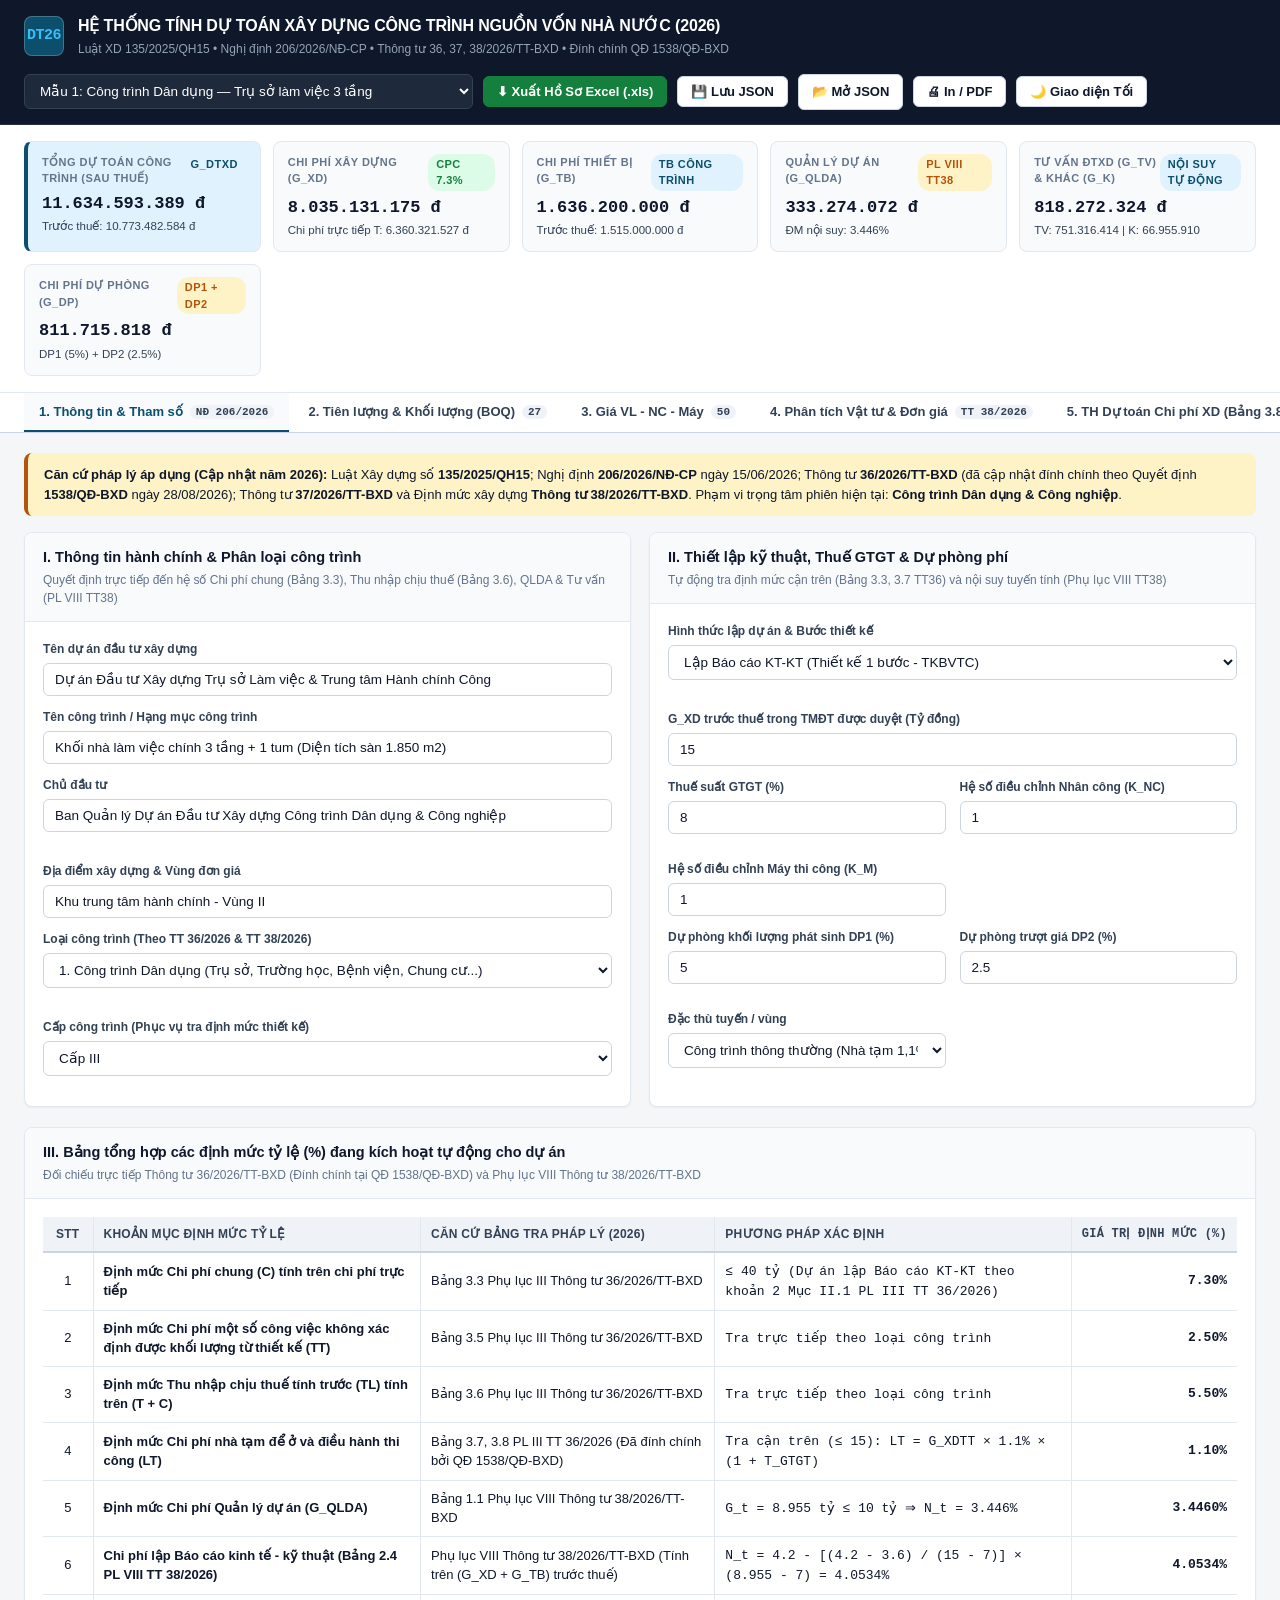
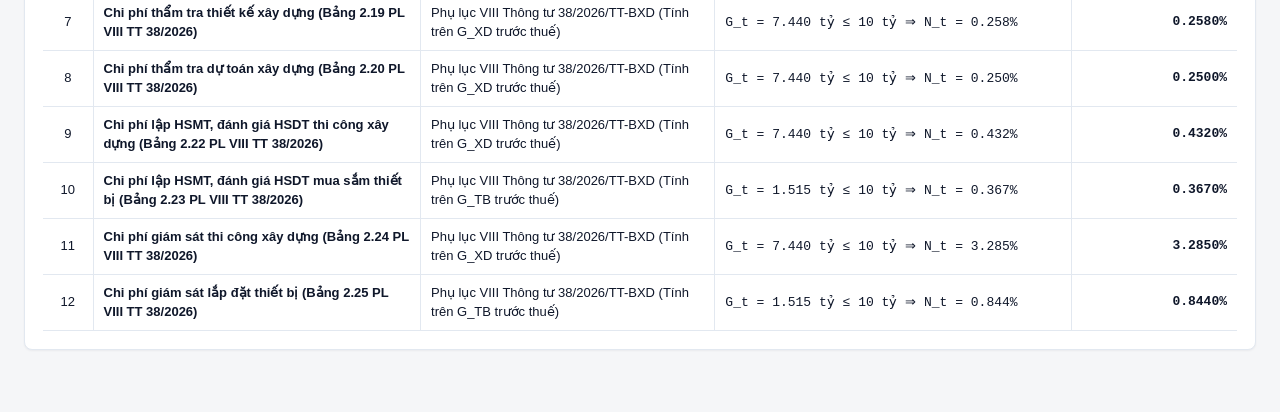
==== index.html @ d96c6b60 "Feat: Complete 2026 State Construction Cost Estimation System (ND 206/2026, TT 36, 37, 38/2026 & QD " ====
<!DOCTYPE html>
<html lang="vi" data-theme="light">
<head>
  <meta charset="UTF-8" />
  <meta name="viewport" content="width=device-width, initial-scale=1.0" />
  <title>DỰ TOÁN XD 2026 — Hệ thống Tính Dự toán Xây dựng Công trình Nguồn vốn Nhà nước</title>
  <link rel="stylesheet" href="styles.css" />
</head>
<body>
  <!-- TOPBAR -->
  <header class="app-topbar">
    <div class="brand-block">
      <div class="brand-emblem">DT26</div>
      <div>
        <div class="brand-title">HỆ THỐNG TÍNH DỰ TOÁN XÂY DỰNG CÔNG TRÌNH NGUỒN VỐN NHÀ NƯỚC (2026)</div>
        <div class="brand-subtitle">
          Luật XD 135/2025/QH15 • Nghị định 206/2026/NĐ-CP • Thông tư 36, 37, 38/2026/TT-BXD • Đính chính QĐ 1538/QĐ-BXD
        </div>
      </div>
    </div>
    <div class="topbar-actions">
      <select id="presetSelect" class="form-control" style="min-width: 255px; background:#1e293b; color:#fff; border-color:#334155;" onchange="loadPreset(this.value)">
        <option value="dan_dung_tru_so">Mẫu 1: Công trình Dân dụng — Trụ sở làm việc 3 tầng</option>
        <option value="cong_nghiep_nha_xuong">Mẫu 2: Công trình Công nghiệp — Nhà xưởng khung thép 3.600m²</option>
      </select>
      <button class="btn btn-success" onclick="exportExcelWorkbook()" title="Xuất file Excel (.xls) đầy đủ 8 sheet dự toán">
        ⬇ Xuất Hồ Sơ Excel (.xls)
      </button>
      <button class="btn" onclick="exportProjectJSON()" title="Lưu dự án ra file JSON">
        💾 Lưu JSON
      </button>
      <label class="btn" style="margin:0;" title="Nạp hồ sơ dự án từ file JSON">
        📂 Mở JSON
        <input type="file" id="importJsonInput" accept=".json" style="display:none" onchange="importProjectJSON(event)" />
      </label>
      <button class="btn" onclick="window.print()" title="In hồ sơ dự toán / Xuất PDF">
        🖨 In / PDF
      </button>
      <button class="btn" id="themeToggleBtn" onclick="toggleTheme()" title="Chuyển đổi giao diện Sáng / Tối">
        🌙 Giao diện Tối
      </button>
    </div>
  </header>

  <!-- KPI STRIP -->
  <section class="kpi-strip">
    <div class="kpi-card highlight">
      <div class="kpi-label">
        <span>TỔNG DỰ TOÁN CÔNG TRÌNH (SAU THUẾ)</span>
        <span class="badge badge-info">G_DTXD</span>
      </div>
      <div class="kpi-value" id="kpiTotalAfterTax">0 đ</div>
      <div class="kpi-sub" id="kpiTotalBeforeTax">Trước thuế: 0 đ</div>
    </div>
    <div class="kpi-card">
      <div class="kpi-label">
        <span>CHI PHÍ XÂY DỰNG (G_XD)</span>
        <span class="badge badge-success" id="kpiCpcBadge">CPC 7.3%</span>
      </div>
      <div class="kpi-value" id="kpiGxdAfterTax">0 đ</div>
      <div class="kpi-sub" id="kpiGxdBeforeTax">Trực tiếp (T): 0 đ</div>
    </div>
    <div class="kpi-card">
      <div class="kpi-label">
        <span>CHI PHÍ THIẾT BỊ (G_TB)</span>
        <span class="badge badge-info">TB Công trình</span>
      </div>
      <div class="kpi-value" id="kpiGtbAfterTax">0 đ</div>
      <div class="kpi-sub" id="kpiGtbBeforeTax">Trước thuế: 0 đ</div>
    </div>
    <div class="kpi-card">
      <div class="kpi-label">
        <span>QUẢN LÝ DỰ ÁN (G_QLDA)</span>
        <span class="badge badge-warn" id="kpiQldaBadge">PL VIII TT38</span>
      </div>
      <div class="kpi-value" id="kpiGqldaAfterTax">0 đ</div>
      <div class="kpi-sub" id="kpiGqldaBeforeTax">Trước thuế: 0 đ</div>
    </div>
    <div class="kpi-card">
      <div class="kpi-label">
        <span>TƯ VẤN ĐTXD (G_TV) & KHÁC (G_K)</span>
        <span class="badge badge-info">Nội suy tự động</span>
      </div>
      <div class="kpi-value" id="kpiGtvGkAfterTax">0 đ</div>
      <div class="kpi-sub" id="kpiGtvGkSub">TV: 0 đ | K: 0 đ</div>
    </div>
    <div class="kpi-card">
      <div class="kpi-label">
        <span>CHI PHÍ DỰ PHÒNG (G_DP)</span>
        <span class="badge badge-warn" id="kpiGdpBadge">DP1 + DP2</span>
      </div>
      <div class="kpi-value" id="kpiGdpAfterTax">0 đ</div>
      <div class="kpi-sub" id="kpiGdpBeforeTax">Trước thuế: 0 đ</div>
    </div>
  </section>

  <!-- NAVIGATION TABS -->
  <nav class="nav-tabs">
    <button class="nav-tab active" data-tab="tab-1" onclick="switchTab('tab-1')">
      1. Thông tin & Tham số <span class="tab-badge">NĐ 206/2026</span>
    </button>
    <button class="nav-tab" data-tab="tab-2" onclick="switchTab('tab-2')">
      2. Tiên lượng & Khối lượng (BOQ) <span class="tab-badge" id="badgeBoqCount">0</span>
    </button>
    <button class="nav-tab" data-tab="tab-3" onclick="switchTab('tab-3')">
      3. Giá VL - NC - Máy <span class="tab-badge" id="badgeResCount">50</span>
    </button>
    <button class="nav-tab" data-tab="tab-4" onclick="switchTab('tab-4')">
      4. Phân tích Vật tư & Đơn giá <span class="tab-badge">TT 38/2026</span>
    </button>
    <button class="nav-tab" data-tab="tab-5" onclick="switchTab('tab-5')">
      5. TH Dự toán Chi phí XD (Bảng 3.8) <span class="tab-badge">QĐ 1538</span>
    </button>
    <button class="nav-tab" data-tab="tab-6" onclick="switchTab('tab-6')">
      6. Tổng hợp Dự toán Công trình <span class="tab-badge">6 Khoản mục</span>
    </button>
    <button class="nav-tab" data-tab="tab-7" onclick="switchTab('tab-7')">
      7. Tra cứu Định mức & Nội suy <span class="tab-badge">PL VIII TT38</span>
    </button>
  </nav>

  <!-- MAIN WORKSPACE -->
  <main class="workspace">
    <!-- TAB 1: THÔNG TIN & THAM SỐ DỰ ÁN -->
    <section id="tab-1" class="tab-panel active">
      <div class="legal-banner">
        <strong>Căn cứ pháp lý áp dụng (Cập nhật năm 2026):</strong> Luật Xây dựng số <strong>135/2025/QH15</strong>; Nghị định <strong>206/2026/NĐ-CP</strong> ngày 15/06/2026; Thông tư <strong>36/2026/TT-BXD</strong> (đã cập nhật đính chính theo Quyết định <strong>1538/QĐ-BXD</strong> ngày 28/08/2026); Thông tư <strong>37/2026/TT-BXD</strong> và Định mức xây dựng <strong>Thông tư 38/2026/TT-BXD</strong>. Phạm vi trọng tâm phiên hiện tại: <strong>Công trình Dân dụng & Công nghiệp</strong>.
      </div>

      <div class="grid-2">
        <div class="card">
          <div class="card-header">
            <div>
              <div class="card-title">I. Thông tin hành chính & Phân loại công trình</div>
              <div class="card-subtitle">Quyết định trực tiếp đến hệ số Chi phí chung (Bảng 3.3), Thu nhập chịu thuế (Bảng 3.6), QLDA & Tư vấn (PL VIII TT38)</div>
            </div>
          </div>
          <div class="card-body">
            <div class="form-group">
              <label class="form-label">Tên dự án đầu tư xây dựng</label>
              <input type="text" id="inpProjectName" class="form-control" oninput="updateProjectInfoFromUI()" />
            </div>
            <div class="form-group">
              <label class="form-label">Tên công trình / Hạng mục công trình</label>
              <input type="text" id="inpBuildingName" class="form-control" oninput="updateProjectInfoFromUI()" />
            </div>
            <div class="grid-2">
              <div class="form-group">
                <label class="form-label">Chủ đầu tư</label>
                <input type="text" id="inpInvestor" class="form-control" oninput="updateProjectInfoFromUI()" />
              </div>
              <div class="form-group">
                <label class="form-label">Địa điểm xây dựng & Vùng đơn giá</label>
                <input type="text" id="inpLocation" class="form-control" oninput="updateProjectInfoFromUI()" />
              </div>
            </div>
            <div class="grid-2">
              <div class="form-group">
                <label class="form-label">Loại công trình (Theo TT 36/2026 & TT 38/2026)</label>
                <select id="inpBuildingType" class="form-control" onchange="updateProjectInfoFromUI()">
                  <option value="dan_dung">1. Công trình Dân dụng (Trụ sở, Trường học, Bệnh viện, Chung cư...)</option>
                  <option value="dan_dung_di_tich">1b. Tu bổ, phục hồi di tích lịch sử - văn hóa</option>
                  <option value="cong_nghiep">2. Công trình Công nghiệp (Nhà xưởng, Nhà máy, Kho vận...)</option>
                  <option value="cong_nghiep_ham">2b. Công tác đào hầm thủy điện, hầm lò công nghiệp</option>
                  <option value="giao_thong">3. Công trình Giao thông (Mở rộng giai đoạn tiếp theo)</option>
                  <option value="nong_nghiep">4. Công trình Nông nghiệp & PTNT (Mở rộng giai đoạn tiếp theo)</option>
                  <option value="ha_tang_ky_thuat">5. Công trình Hạ tầng kỹ thuật (Mở rộng giai đoạn tiếp theo)</option>
                </select>
              </div>
              <div class="form-group">
                <label class="form-label">Cấp công trình (Phục vụ tra định mức thiết kế)</label>
                <select id="inpBuildingGrade" class="form-control" onchange="updateProjectInfoFromUI()">
                  <option value="dac_biet">Cấp Đặc biệt</option>
                  <option value="cap_1">Cấp I</option>
                  <option value="cap_2">Cấp II</option>
                  <option value="cap_3">Cấp III</option>
                  <option value="cap_4">Cấp IV</option>
                </select>
              </div>
            </div>
          </div>
        </div>

        <div class="card">
          <div class="card-header">
            <div>
              <div class="card-title">II. Thiết lập kỹ thuật, Thuế GTGT & Dự phòng phí</div>
              <div class="card-subtitle">Tự động tra định mức cận trên (Bảng 3.3, 3.7 TT36) và nội suy tuyến tính (Phụ lục VIII TT38)</div>
            </div>
          </div>
          <div class="card-body">
            <div class="grid-2">
              <div class="form-group">
                <label class="form-label">Hình thức lập dự án & Bước thiết kế</label>
                <select id="inpReportType" class="form-control" onchange="updateProjectInfoFromUI()">
                  <option value="bcktkt_1_buoc">Lập Báo cáo KT-KT (Thiết kế 1 bước - TKBVTC)</option>
                  <option value="bcnckt_2_buoc">Lập Báo cáo NCKT — Thiết kế 2 bước (TKCS → TKBVTC)</option>
                  <option value="bcnckt_3_buoc">Lập Báo cáo NCKT — Thiết kế 3 bước (TKCS → TKKT → TKBVTC)</option>
                </select>
              </div>
              <div class="form-group">
                <label class="form-label">G_XD trước thuế trong TMĐT được duyệt (Tỷ đồng)</label>
                <input type="number" step="0.5" min="0.1" id="inpTmdtGxdTy" class="form-control" oninput="updateProjectInfoFromUI()" />
              </div>
            </div>
            <div class="grid-3">
              <div class="form-group">
                <label class="form-label">Thuế suất GTGT (%)</label>
                <input type="number" step="0.5" min="0" max="15" id="inpVatRate" class="form-control" oninput="updateProjectInfoFromUI()" />
              </div>
              <div class="form-group">
                <label class="form-label">Hệ số điều chỉnh Nhân công (K_NC)</label>
                <input type="number" step="0.01" min="0.5" max="3.0" id="inpKnc" class="form-control" oninput="updateProjectInfoFromUI()" />
              </div>
              <div class="form-group">
                <label class="form-label">Hệ số điều chỉnh Máy thi công (K_M)</label>
                <input type="number" step="0.01" min="0.5" max="3.0" id="inpKm" class="form-control" oninput="updateProjectInfoFromUI()" />
              </div>
            </div>
            <div class="grid-3">
              <div class="form-group">
                <label class="form-label">Dự phòng khối lượng phát sinh DP1 (%)</label>
                <input type="number" step="0.5" min="0" max="20" id="inpDp1Rate" class="form-control" oninput="updateProjectInfoFromUI()" />
              </div>
              <div class="form-group">
                <label class="form-label">Dự phòng trượt giá DP2 (%)</label>
                <input type="number" step="0.5" min="0" max="20" id="inpDp2Rate" class="form-control" oninput="updateProjectInfoFromUI()" />
              </div>
              <div class="form-group">
                <label class="form-label">Đặc thù tuyến / vùng</label>
                <select id="inpSpecialZone" class="form-control" onchange="updateProjectInfoFromUI()">
                  <option value="normal">Công trình thông thường (Nhà tạm 1,1% ≤15 tỷ)</option>
                  <option value="linear">Công trình theo tuyến (Nhà tạm 2,2% ≤15 tỷ)</option>
                  <option value="mountain">Miền núi / Hải đảo (Hệ số QLDA × 1,25)</option>
                </select>
              </div>
            </div>
          </div>
        </div>
      </div>

      <!-- SUMMARY OF ACTIVE RATES -->
      <div class="card">
        <div class="card-header">
          <div>
            <div class="card-title">III. Bảng tổng hợp các định mức tỷ lệ (%) đang kích hoạt tự động cho dự án</div>
            <div class="card-subtitle">Đối chiếu trực tiếp Thông tư 36/2026/TT-BXD (Đính chính tại QĐ 1538/QĐ-BXD) và Phụ lục VIII Thông tư 38/2026/TT-BXD</div>
          </div>
        </div>
        <div class="card-body">
          <div class="table-responsive">
            <table class="eng-table" id="activeRatesTable">
              <thead>
                <tr>
                  <th style="width:50px" class="center">STT</th>
                  <th>Khoản mục định mức tỷ lệ</th>
                  <th>Căn cứ bảng tra pháp lý (2026)</th>
                  <th>Phương pháp xác định</th>
                  <th class="num">Giá trị định mức (%)</th>
                </tr>
              </thead>
              <tbody id="activeRatesTbody"></tbody>
            </table>
          </div>
        </div>
      </div>
    </section>

    <!-- TAB 2: TIÊN LƯỢNG & KHỐI LƯỢNG (BOQ) + THIẾT BỊ -->
    <section id="tab-2" class="tab-panel">
      <div class="card">
        <div class="card-header">
          <div>
            <div class="card-title">Bảng Tiên lượng & Bóc tách Khối lượng Xây dựng (BOQ)</div>
            <div class="card-subtitle">Chỉnh sửa trực tiếp kích thước (Số cấu kiện × Dài × Rộng × Cao × Hệ số) hoặc nhập trực tiếp Khối lượng tổng</div>
          </div>
          <div style="display:flex; gap:8px; flex-wrap:wrap;" class="no-print">
            <select id="addNormSelect" class="form-control" style="min-width:300px;"></select>
            <input type="text" id="addSectionInput" class="form-control" placeholder="Hạng mục (VD: I. PHẦN MÓNG)" value="I. PHẦN BỔ SUNG" style="width:180px;" />
            <button class="btn btn-primary" onclick="addBoqItem()">+ Thêm công tác định mức</button>
          </div>
        </div>
        <div class="card-body" style="padding:0;">
          <div class="table-responsive">
            <table class="eng-table">
              <thead>
                <tr>
                  <th class="center" style="width:44px;">STT</th>
                  <th style="width:95px;">Mã ĐM (TT38)</th>
                  <th>Tên công tác xây dựng / Diễn giải tiên lượng</th>
                  <th class="center" style="width:58px;">ĐVT</th>
                  <th class="num" style="width:78px;">Số lượng</th>
                  <th class="num" style="width:78px;">Dài (m)</th>
                  <th class="num" style="width:78px;">Rộng (m)</th>
                  <th class="num" style="width:78px;">Cao/Dày</th>
                  <th class="num" style="width:98px;">Khối lượng</th>
                  <th class="num" style="width:110px;">Đơn giá TT (đ)</th>
                  <th class="num" style="width:130px;">Thành tiền TT (đ)</th>
                  <th class="center no-print" style="width:48px;">Xóa</th>
                </tr>
              </thead>
              <tbody id="boqTbody"></tbody>
            </table>
          </div>
        </div>
      </div>

      <!-- EQUIPMENT TABLE -->
      <div class="card">
        <div class="card-header">
          <div>
            <div class="card-title">Danh mục Chi phí Thiết bị công trình & Thiết bị công nghệ (G_TB)</div>
            <div class="card-subtitle">Theo Chương II Thông tư 36/2026/TT-BXD — Làm cơ sở tính G_TB, G_QLDA và Tư vấn giám sát lắp đặt thiết bị (Bảng 2.25)</div>
          </div>
          <div class="no-print">
            <button class="btn btn-primary btn-sm" onclick="addEquipmentItem()">+ Thêm thiết bị</button>
          </div>
        </div>
        <div class="card-body" style="padding:0;">
          <div class="table-responsive">
            <table class="eng-table">
              <thead>
                <tr>
                  <th class="center" style="width:50px;">STT</th>
                  <th>Tên thiết bị công trình / Hệ thống kỹ thuật</th>
                  <th class="center" style="width:90px;">ĐVT</th>
                  <th class="num" style="width:100px;">Số lượng</th>
                  <th class="num" style="width:150px;">Đơn giá trước thuế (đ)</th>
                  <th class="num" style="width:150px;">Thành tiền trước thuế (đ)</th>
                  <th class="num" style="width:130px;">Thuế GTGT (đ)</th>
                  <th class="num" style="width:155px;">Thành tiền sau thuế (đ)</th>
                  <th class="center no-print" style="width:50px;">Xóa</th>
                </tr>
              </thead>
              <tbody id="equipmentTbody"></tbody>
            </table>
          </div>
        </div>
      </div>
    </section>

    <!-- TAB 3: GIÁ VẬT LIỆU - NHÂN CÔNG - MÁY THI CÔNG -->
    <section id="tab-3" class="tab-panel">
      <div class="card">
        <div class="card-header">
          <div>
            <div class="card-title">Bảng Giá Vật liệu, Nhân công, Máy thi công & Tổng hợp Hao phí Vật tư toàn công trình</div>
            <div class="card-subtitle">Theo Thông tư 37/2026/TT-BXD và Công bố giá VLXD địa phương — Thay đổi đơn giá tại đây sẽ tự động cập nhật toàn bộ đơn giá chi tiết & tổng dự toán</div>
          </div>
          <div style="display:flex; gap:8px;">
            <input type="text" id="resourceSearchInput" class="form-control" placeholder="Tìm mã hoặc tên VL, NC, Máy..." oninput="renderResourcesTable()" style="width:240px;" />
            <select id="resourceFilterType" class="form-control" onchange="renderResourcesTable()">
              <option value="ALL">Tất cả (VL + NC + Máy)</option>
              <option value="VL">Vật liệu (VL)</option>
              <option value="NC">Nhân công (NC)</option>
              <option value="M">Máy thi công (M)</option>
            </select>
          </div>
        </div>
        <div class="card-body" style="padding:0;">
          <div class="table-responsive">
            <table class="eng-table">
              <thead>
                <tr>
                  <th class="center" style="width:50px;">STT</th>
                  <th style="width:85px;">Mã VT</th>
                  <th class="center" style="width:75px;">Nhóm</th>
                  <th>Tên Vật liệu / Nhân công / Máy thi công</th>
                  <th class="center" style="width:70px;">ĐVT</th>
                  <th class="num" style="width:140px;">Đơn giá gốc (đ)</th>
                  <th class="num" style="width:110px;">Hệ số K</th>
                  <th class="num" style="width:140px;">Tổng hao phí dự án</th>
                  <th class="num" style="width:155px;">Tổng thành tiền (đ)</th>
                  <th>Nguồn công bố / Căn cứ</th>
                </tr>
              </thead>
              <tbody id="resourcesTbody"></tbody>
            </table>
          </div>
        </div>
      </div>
    </section>

    <!-- TAB 4: PHÂN TÍCH VẬT TƯ & ĐƠN GIÁ CHI TIẾT -->
    <section id="tab-4" class="tab-panel">
      <div class="card">
        <div class="card-header">
          <div>
            <div class="card-title">Bảng Phân tích Vật tư & Chiết tính Đơn giá Xây dựng Chi tiết</div>
            <div class="card-subtitle">Chiết tính hao phí Vật liệu (VL), Nhân công (NC), Máy thi công (M) cho từng công tác theo Định mức Thông tư 38/2026/TT-BXD</div>
          </div>
          <div>
            <label style="font-size:13px; display:inline-flex; align-items:center; gap:6px; cursor:pointer;">
              <input type="checkbox" id="toggleShowComponents" checked onchange="renderUnitPriceAnalysis()" />
              Hiển thị chi tiết từng dòng hao phí vật tư (VL, NC, M)
            </label>
          </div>
        </div>
        <div class="card-body" style="padding:0;">
          <div class="table-responsive">
            <table class="eng-table">
              <thead>
                <tr>
                  <th class="center" style="width:55px;">STT</th>
                  <th style="width:100px;">Mã ĐM / VT</th>
                  <th>Tên công tác xây dựng / Thành phần hao phí (VL, NC, M)</th>
                  <th class="center" style="width:65px;">ĐVT</th>
                  <th class="num" style="width:95px;">Định mức</th>
                  <th class="num" style="width:110px;">Khối lượng</th>
                  <th class="num" style="width:130px;">Đơn giá (đ)</th>
                  <th class="num" style="width:140px;">Đơn giá công tác (đ)</th>
                  <th class="num" style="width:150px;">Thành tiền toàn KL (đ)</th>
                </tr>
              </thead>
              <tbody id="unitPriceAnalysisTbody"></tbody>
            </table>
          </div>
        </div>
      </div>
    </section>

    <!-- TAB 5: BẢNG 3.8 TỔNG HỢP DỰ TOÁN CHI PHÍ XÂY DỰNG -->
    <section id="tab-5" class="tab-panel">
      <div class="legal-banner">
        <strong>Lưu ý pháp lý quan trọng (Quyết định 1538/QĐ-BXD ngày 28/08/2026):</strong> Bộ Xây dựng đã đính chính công thức tính <strong>Chi phí nhà tạm để ở và điều hành thi công (LT)</strong> tại Bảng 3.8 và Bảng 3.9 Phụ lục III Thông tư 36/2026/TT-BXD thành: <code>LT = G_XDTT × Tỷ lệ × (1 + T_GTGT)</code>. Bảng dưới đây áp dụng chính xác mẫu Bảng 3.8 sau đính chính.
      </div>
      <div class="card">
        <div class="card-header">
          <div>
            <div class="card-title">BẢNG 3.8 — BẢNG TỔNG HỢP DỰ TOÁN CHI PHÍ XÂY DỰNG (Theo Phụ lục III Thông tư 36/2026/TT-BXD & QĐ 1538/QĐ-BXD)</div>
            <div class="card-subtitle" id="bang38Subtitle">Hạng mục công trình</div>
          </div>
        </div>
        <div class="card-body" style="padding:0;">
          <div class="table-responsive">
            <table class="eng-table">
              <thead>
                <tr>
                  <th class="center" style="width:60px;">STT</th>
                  <th>Khoản mục chi phí</th>
                  <th style="width:240px;">Cách tính / Công thức chuẩn</th>
                  <th class="center" style="width:85px;">Ký hiệu</th>
                  <th class="num" style="width:170px;">Giá trị (Đồng)</th>
                  <th>Ghi chú căn cứ pháp lý</th>
                </tr>
              </thead>
              <tbody id="bang38Tbody"></tbody>
            </table>
          </div>
        </div>
      </div>
    </section>

    <!-- TAB 6: TỔNG HỢP DỰ TOÁN XÂY DỰNG CÔNG TRÌNH -->
    <section id="tab-6" class="tab-panel">
      <div class="card">
        <div class="card-header">
          <div>
            <div class="card-title">Tỷ trọng Cơ cấu 6 Khoản mục Dự toán Xây dựng Công trình (G_DTXD)</div>
            <div class="card-subtitle">Theo Điều 11, Điều 12 Nghị định 206/2026/NĐ-CP và Bảng 3.1 Phụ lục III Thông tư 36/2026/TT-BXD</div>
          </div>
        </div>
        <div class="card-body">
          <div class="cost-bar-stack" id="costStructureBar"></div>
          <div class="legend-grid" id="costStructureLegend"></div>
        </div>
      </div>

      <div class="card">
        <div class="card-header">
          <div>
            <div class="card-title">BẢNG TỔNG HỢP DỰ TOÁN XÂY DỰNG CÔNG TRÌNH (ĐẦY ĐỦ 6 KHOẢN MỤC CHI PHÍ)</div>
            <div class="card-subtitle">Đơn vị tính: Đồng Việt Nam (Làm tròn đến hàng đơn vị)</div>
          </div>
        </div>
        <div class="card-body" style="padding:0;">
          <div class="table-responsive">
            <table class="eng-table">
              <thead>
                <tr>
                  <th class="center" style="width:60px;">STT</th>
                  <th>Nội dung khoản mục chi phí</th>
                  <th style="width:230px;">Cách tính / Căn cứ định mức</th>
                  <th class="num" style="width:95px;">Tỷ lệ (%)</th>
                  <th class="num" style="width:150px;">Chi phí trước thuế (đ)</th>
                  <th class="num" style="width:135px;">Thuế GTGT (đ)</th>
                  <th class="num" style="width:155px;">Chi phí sau thuế (đ)</th>
                  <th class="num" style="width:85px;">Tỷ trọng</th>
                </tr>
              </thead>
              <tbody id="totalEstimateTbody"></tbody>
            </table>
          </div>
        </div>
      </div>
    </section>

    <!-- TAB 7: TRA CỨU ĐỊNH MỨC & MÁY TÍNH NỘI SUY TUYẾN TÍNH -->
    <section id="tab-7" class="tab-panel">
      <div class="grid-2">
        <div class="card">
          <div class="card-header">
            <div>
              <div class="card-title">Máy tính Nội suy Tuyến tính Định mức Tỷ lệ % (Phụ lục VIII - TT 38/2026/TT-BXD)</div>
              <div class="card-subtitle">Công thức chuẩn: N_t = N_b - [(N_b - N_a) / (G_a - G_b)] × (G_t - G_b)</div>
            </div>
          </div>
          <div class="card-body">
            <div class="form-group">
              <label class="form-label">Chọn Bảng định mức Phụ lục VIII Thông tư 38/2026/TT-BXD</label>
              <select id="calcTableSelect" class="form-control" onchange="runInteractiveInterpolation()">
                <option value="bang_1_1_qlda">Bảng 1.1: Định mức chi phí Quản lý dự án (QLDA)</option>
                <option value="bang_2_3_bc_nckt">Bảng 2.3: Định mức chi phí lập Báo cáo nghiên cứu khả thi (BCNCKT)</option>
                <option value="bang_2_4_bc_ktkt">Bảng 2.4: Định mức chi phí lập Báo cáo kinh tế - kỹ thuật (BCKTKT)</option>
                <option value="bang_2_7_tkkt_dan_dung">Bảng 2.7: Thiết kế kỹ thuật (TKKT) công trình Dân dụng</option>
                <option value="bang_2_8_tkbvtc_dan_dung">Bảng 2.8: Thiết kế bản vẽ thi công (TKBVTC) công trình Dân dụng</option>
                <option value="bang_2_9_tkkt_cong_nghiep">Bảng 2.9: Thiết kế kỹ thuật (TKKT) công trình Công nghiệp</option>
                <option value="bang_2_10_tkbvtc_cong_nghiep">Bảng 2.10: Thiết kế bản vẽ thi công (TKBVTC) công trình Công nghiệp</option>
                <option value="bang_2_19_tham_tra_thiet_ke">Bảng 2.19: Thẩm tra thiết kế xây dựng</option>
                <option value="bang_2_20_tham_tra_du_toan">Bảng 2.20: Thẩm tra dự toán xây dựng</option>
                <option value="bang_2_22_hsmt_xay_dung">Bảng 2.22: Lập HSMT, đánh giá HSDT thi công xây dựng</option>
                <option value="bang_2_24_giam_sat_tcxd">Bảng 2.24: Giám sát thi công xây dựng</option>
              </select>
            </div>
            <div class="grid-2">
              <div class="form-group">
                <label class="form-label">Loại công trình / Cấp công trình</label>
                <select id="calcTypeOrGradeSelect" class="form-control" onchange="runInteractiveInterpolation()">
                  <option value="dan_dung">Công trình Dân dụng (hoặc Cấp III)</option>
                  <option value="cong_nghiep">Công trình Công nghiệp (hoặc Cấp II)</option>
                  <option value="cap_1">Cấp I (Dùng cho bảng Thiết kế)</option>
                  <option value="cap_2">Cấp II (Dùng cho bảng Thiết kế)</option>
                  <option value="cap_3">Cấp III (Dùng cho bảng Thiết kế)</option>
                  <option value="cap_4">Cấp IV (Dùng cho bảng Thiết kế)</option>
                </select>
              </div>
              <div class="form-group">
                <label class="form-label">Quy mô chi phí trước thuế G_t (Tỷ đồng)</label>
                <input type="number" step="0.25" min="0.1" value="12.5" id="calcGtInput" class="form-control" oninput="runInteractiveInterpolation()" />
              </div>
            </div>
            <div id="interpResultBox" class="legal-banner" style="margin-top:12px; margin-bottom:0;"></div>
          </div>
        </div>

        <div class="card">
          <div class="card-header">
            <div>
              <div class="card-title">Bảng tra Định mức Chi phí chung (Bảng 3.3) & Nhà tạm (Bảng 3.7) — TT 36/2026/TT-BXD</div>
              <div class="card-subtitle">Các cột có dấu "≤" tra theo cận trên (không nội suy tuyến tính)</div>
            </div>
          </div>
          <div class="card-body" style="padding:0;">
            <div class="table-responsive">
              <table class="eng-table">
                <thead>
                  <tr>
                    <th>Loại công trình</th>
                    <th class="num">≤ 40 tỷ</th>
                    <th class="num">≤ 60 tỷ</th>
                    <th class="num">≤ 100 tỷ</th>
                    <th class="num">≤ 300 tỷ</th>
                    <th class="num">≤ 500 tỷ</th>
                    <th class="num">≤ 750 tỷ</th>
                    <th class="num">≤ 1000 tỷ</th>
                    <th class="num">&gt; 1000 tỷ</th>
                  </tr>
                </thead>
                <tbody id="bang33RefTbody"></tbody>
              </table>
            </div>
          </div>
        </div>
      </div>

      <!-- NORM DATABASE BROWSER -->
      <div class="card">
        <div class="card-header">
          <div>
            <div class="card-title">Thư viện Định mức Dự toán Xây dựng Công trình — Thông tư 38/2026/TT-BXD (Phụ lục II & Phụ lục III)</div>
            <div class="card-subtitle">Tra cứu nhanh hao phí Vật liệu, Nhân công, Máy thi công và thêm trực tiếp vào Bảng Tiên lượng (BOQ)</div>
          </div>
          <div>
            <input type="text" id="normSearchInput" class="form-control" placeholder="Tìm mã hiệu (AB, AC, AF, AK...) hoặc tên công tác..." oninput="renderNormDatabase()" style="width:320px;" />
          </div>
        </div>
        <div class="card-body" style="padding:0;">
          <div class="table-responsive">
            <table class="eng-table">
              <thead>
                <tr>
                  <th style="width:95px;">Mã hiệu ĐM</th>
                  <th style="width:240px;">Nhóm chương định mức</th>
                  <th>Tên công tác xây dựng & Lắp đặt</th>
                  <th class="center" style="width:65px;">ĐVT</th>
                  <th>Chi tiết định mức hao phí (VL / NC / M)</th>
                  <th class="center no-print" style="width:110px;">Thao tác</th>
                </tr>
              </thead>
              <tbody id="normDatabaseTbody"></tbody>
            </table>
          </div>
        </div>
      </div>
    </section>
  </main>

  <script src="app.js"></script>
</body>
</html>
---- styles.css ----
:root {
  --bg-canvas: #f5f6f8;
  --bg-surface: #ffffff;
  --bg-elevated: #f8fafc;
  --bg-subtle: #eff3f8;
  --bg-header: #0f172a;
  --text-primary: #0f172a;
  --text-secondary: #334155;
  --text-muted: #64748b;
  --text-on-dark: #f8fafc;
  --border-light: #e2e8f0;
  --border-strong: #cbd5e1;
  --accent-primary: #0b4f6c;
  --accent-primary-hover: #083b52;
  --accent-primary-soft: #e0f2fe;
  --accent-secondary: #b45309;
  --accent-secondary-soft: #fef3c7;
  --accent-success: #15803d;
  --accent-success-soft: #dcfce7;
  --accent-danger: #b91c1c;
  --accent-danger-soft: #fee2e2;
  --shadow-sm: 0 1px 2px rgba(15, 23, 42, 0.05);
  --shadow-md: 0 4px 12px rgba(15, 23, 42, 0.07);
  --radius-sm: 6px;
  --radius-md: 8px;
  --radius-lg: 10px;
  --font-sans: 'Inter', -apple-system, BlinkMacSystemFont, 'Segoe UI', Roboto, sans-serif;
  --font-mono: 'JetBrains Mono', 'Fira Code', 'SFMono-Regular', Consolas, monospace;
}

[data-theme="dark"] {
  --bg-canvas: #0b1120;
  --bg-surface: #111827;
  --bg-elevated: #1e293b;
  --bg-subtle: #172033;
  --bg-header: #090d16;
  --text-primary: #f1f5f9;
  --text-secondary: #cbd5e1;
  --text-muted: #94a3b8;
  --text-on-dark: #f8fafc;
  --border-light: #1e293b;
  --border-strong: #334155;
  --accent-primary: #38bdf8;
  --accent-primary-hover: #7dd3fc;
  --accent-primary-soft: rgba(56, 189, 248, 0.14);
  --accent-secondary: #fbbf24;
  --accent-secondary-soft: rgba(251, 191, 36, 0.14);
  --accent-success: #4ade80;
  --accent-success-soft: rgba(74, 222, 128, 0.14);
  --accent-danger: #f87171;
  --accent-danger-soft: rgba(248, 113, 113, 0.14);
}

* {
  box-sizing: border-box;
  margin: 0;
  padding: 0;
}

body {
  font-family: var(--font-sans);
  background-color: var(--bg-canvas);
  color: var(--text-primary);
  line-height: 1.5;
  font-size: 14px;
  -webkit-font-smoothing: antialiased;
}

/* Header & Topbar */
.app-topbar {
  background-color: var(--bg-header);
  color: var(--text-on-dark);
  padding: 14px 24px;
  border-bottom: 1px solid rgba(255, 255, 255, 0.1);
  display: flex;
  flex-wrap: wrap;
  justify-content: space-between;
  align-items: center;
  gap: 16px;
}

.brand-block {
  display: flex;
  align-items: center;
  gap: 14px;
}

.brand-emblem {
  width: 40px;
  height: 40px;
  border-radius: var(--radius-md);
  background: #0b4f6c;
  border: 1px solid rgba(255, 255, 255, 0.22);
  display: flex;
  align-items: center;
  justify-content: center;
  font-family: var(--font-mono);
  font-weight: 700;
  font-size: 15px;
  color: #38bdf8;
  letter-spacing: -0.5px;
}

.brand-title {
  font-size: 16px;
  font-weight: 700;
  letter-spacing: -0.01em;
  color: #ffffff;
}

.brand-subtitle {
  font-size: 12px;
  color: #94a3b8;
  margin-top: 2px;
}

.topbar-actions {
  display: flex;
  align-items: center;
  flex-wrap: wrap;
  gap: 10px;
}

/* Buttons & Inputs */
.btn {
  display: inline-flex;
  align-items: center;
  gap: 6px;
  padding: 7px 13px;
  border-radius: var(--radius-sm);
  font-size: 13px;
  font-weight: 600;
  cursor: pointer;
  border: 1px solid var(--border-strong);
  background: var(--bg-surface);
  color: var(--text-primary);
  transition: all 0.15s ease;
  white-space: nowrap;
}

.btn:hover {
  background: var(--bg-subtle);
}

.btn-primary {
  background: #0b4f6c;
  color: #ffffff;
  border-color: #0b4f6c;
}

.btn-primary:hover {
  background: #083b52;
}

.btn-success {
  background: #15803d;
  color: #ffffff;
  border-color: #15803d;
}

.btn-success:hover {
  background: #166534;
}

.btn-danger {
  background: transparent;
  color: var(--accent-danger);
  border-color: transparent;
  padding: 4px 8px;
}

.btn-danger:hover {
  background: var(--accent-danger-soft);
}

.btn-sm {
  padding: 4px 10px;
  font-size: 12px;
}

/* KPI Strip */
.kpi-strip {
  display: grid;
  grid-template-columns: repeat(auto-fit, minmax(210px, 1fr));
  gap: 12px;
  padding: 16px 24px;
  background: var(--bg-surface);
  border-bottom: 1px solid var(--border-light);
}

.kpi-card {
  padding: 12px 14px;
  border-radius: var(--radius-md);
  border: 1px solid var(--border-light);
  background: var(--bg-elevated);
}

.kpi-card.highlight {
  border-left: 4px solid var(--accent-primary);
  background: var(--accent-primary-soft);
}

.kpi-label {
  font-size: 11px;
  font-weight: 600;
  text-transform: uppercase;
  letter-spacing: 0.04em;
  color: var(--text-muted);
  display: flex;
  justify-content: space-between;
}

.kpi-value {
  font-family: var(--font-mono);
  font-variant-numeric: tabular-nums;
  font-size: 17px;
  font-weight: 700;
  color: var(--text-primary);
  margin-top: 4px;
}

.kpi-sub {
  font-size: 11.5px;
  color: var(--text-secondary);
  margin-top: 2px;
  font-variant-numeric: tabular-nums;
}

/* Navigation Tabs */
.nav-tabs {
  display: flex;
  overflow-x: auto;
  background: var(--bg-surface);
  border-bottom: 1px solid var(--border-strong);
  padding: 0 24px;
  gap: 4px;
}

.nav-tab {
  padding: 11px 15px;
  font-size: 13px;
  font-weight: 600;
  color: var(--text-secondary);
  background: transparent;
  border: none;
  border-bottom: 2px solid transparent;
  cursor: pointer;
  white-space: nowrap;
  display: inline-flex;
  align-items: center;
  gap: 7px;
  transition: color 0.15s ease, border-color 0.15s ease;
}

.nav-tab:hover {
  color: var(--text-primary);
}

.nav-tab.active {
  color: var(--accent-primary);
  border-bottom-color: var(--accent-primary);
  background: var(--bg-elevated);
}

.tab-badge {
  font-family: var(--font-mono);
  font-size: 11px;
  padding: 1px 6px;
  border-radius: 10px;
  background: var(--bg-subtle);
  color: var(--text-secondary);
}

/* Main Workspace */
.workspace {
  max-width: 1600px;
  margin: 0 auto;
  padding: 20px 24px 48px;
}

.tab-panel {
  display: none;
}

.tab-panel.active {
  display: block;
}

/* Cards & Grids */
.card {
  background: var(--bg-surface);
  border: 1px solid var(--border-light);
  border-radius: var(--radius-md);
  box-shadow: var(--shadow-sm);
  margin-bottom: 20px;
  overflow: hidden;
}

.card-header {
  padding: 14px 18px;
  background: var(--bg-elevated);
  border-bottom: 1px solid var(--border-light);
  display: flex;
  flex-wrap: wrap;
  justify-content: space-between;
  align-items: center;
  gap: 12px;
}

.card-title {
  font-size: 14.5px;
  font-weight: 700;
  color: var(--text-primary);
}

.card-subtitle {
  font-size: 12px;
  color: var(--text-muted);
  margin-top: 2px;
}

.card-body {
  padding: 18px;
}

.grid-2 {
  display: grid;
  grid-template-columns: repeat(auto-fit, minmax(360px, 1fr));
  gap: 18px;
}

.grid-3 {
  display: grid;
  grid-template-columns: repeat(auto-fit, minmax(260px, 1fr));
  gap: 14px;
}

/* Forms */
.form-group {
  display: flex;
  flex-direction: column;
  gap: 5px;
  margin-bottom: 12px;
}

.form-label {
  font-size: 12px;
  font-weight: 600;
  color: var(--text-secondary);
}

.form-control {
  padding: 8px 11px;
  border: 1px solid var(--border-strong);
  border-radius: var(--radius-sm);
  background: var(--bg-surface);
  color: var(--text-primary);
  font-size: 13.5px;
  font-family: inherit;
}

.form-control:focus {
  outline: none;
  border-color: var(--accent-primary);
  box-shadow: 0 0 0 2px var(--accent-primary-soft);
}

/* Engineering Data Tables */
.table-responsive {
  width: 100%;
  overflow-x: auto;
}

.eng-table {
  width: 100%;
  border-collapse: collapse;
  font-size: 13px;
}

.eng-table th,
.eng-table td {
  padding: 8px 10px;
  border-bottom: 1px solid var(--border-light);
  border-right: 1px solid var(--border-light);
  text-align: left;
  vertical-align: middle;
}

.eng-table th:last-child,
.eng-table td:last-child {
  border-right: none;
}

.eng-table thead th {
  background: var(--bg-subtle);
  color: var(--text-secondary);
  font-weight: 700;
  font-size: 12px;
  text-transform: uppercase;
  letter-spacing: 0.02em;
  position: sticky;
  top: 0;
  z-index: 2;
  border-bottom: 2px solid var(--border-strong);
}

.eng-table tbody tr:hover {
  background: var(--bg-elevated);
}

.eng-table tr.section-row {
  background: var(--bg-subtle);
  font-weight: 700;
  color: var(--text-primary);
}

.eng-table tr.total-row {
  background: var(--accent-primary-soft);
  font-weight: 700;
}

.eng-table tr.grand-total-row {
  background: #0f172a;
  color: #ffffff;
  font-weight: 700;
  font-size: 14px;
}

.num {
  text-align: right !important;
  font-family: var(--font-mono);
  font-variant-numeric: tabular-nums;
  white-space: nowrap;
}

.center {
  text-align: center !important;
}

.code-pill {
  font-family: var(--font-mono);
  font-size: 12px;
  font-weight: 600;
  padding: 2px 6px;
  border-radius: 4px;
  background: var(--bg-subtle);
  color: var(--accent-primary);
  border: 1px solid var(--border-strong);
  display: inline-block;
}

.inline-input {
  width: 100%;
  padding: 4px 7px;
  border: 1px solid var(--border-strong);
  border-radius: 4px;
  background: var(--bg-surface);
  color: var(--text-primary);
  font-size: 13px;
}

.inline-input.num-input {
  text-align: right;
  font-family: var(--font-mono);
  width: 95px;
}

/* Legal Callouts & Badges */
.legal-banner {
  padding: 12px 16px;
  border-radius: var(--radius-md);
  background: var(--accent-secondary-soft);
  border-left: 4px solid var(--accent-secondary);
  color: var(--text-primary);
  font-size: 13px;
  margin-bottom: 16px;
}

.badge {
  display: inline-block;
  padding: 2px 8px;
  border-radius: 12px;
  font-size: 11px;
  font-weight: 600;
}

.badge-info {
  background: var(--accent-primary-soft);
  color: var(--accent-primary);
}

.badge-warn {
  background: var(--accent-secondary-soft);
  color: var(--accent-secondary);
}

.badge-success {
  background: var(--accent-success-soft);
  color: var(--accent-success);
}

/* Breakdown Progress Bars */
.cost-bar-stack {
  display: flex;
  height: 18px;
  border-radius: 9px;
  overflow: hidden;
  background: var(--bg-subtle);
  margin: 12px 0;
  border: 1px solid var(--border-strong);
}

.cost-bar-segment {
  height: 100%;
  transition: width 0.3s ease;
}

.legend-grid {
  display: flex;
  flex-wrap: wrap;
  gap: 14px;
  font-size: 12px;
  color: var(--text-secondary);
}

.legend-item {
  display: flex;
  align-items: center;
  gap: 6px;
}

.legend-dot {
  width: 10px;
  height: 10px;
  border-radius: 2px;
}

@media print {
  .app-topbar .topbar-actions,
  .nav-tabs,
  .no-print {
    display: none !important;
  }
  .workspace {
    padding: 0;
  }
  .card {
    box-shadow: none;
    border: 1px solid #000;
  }
}
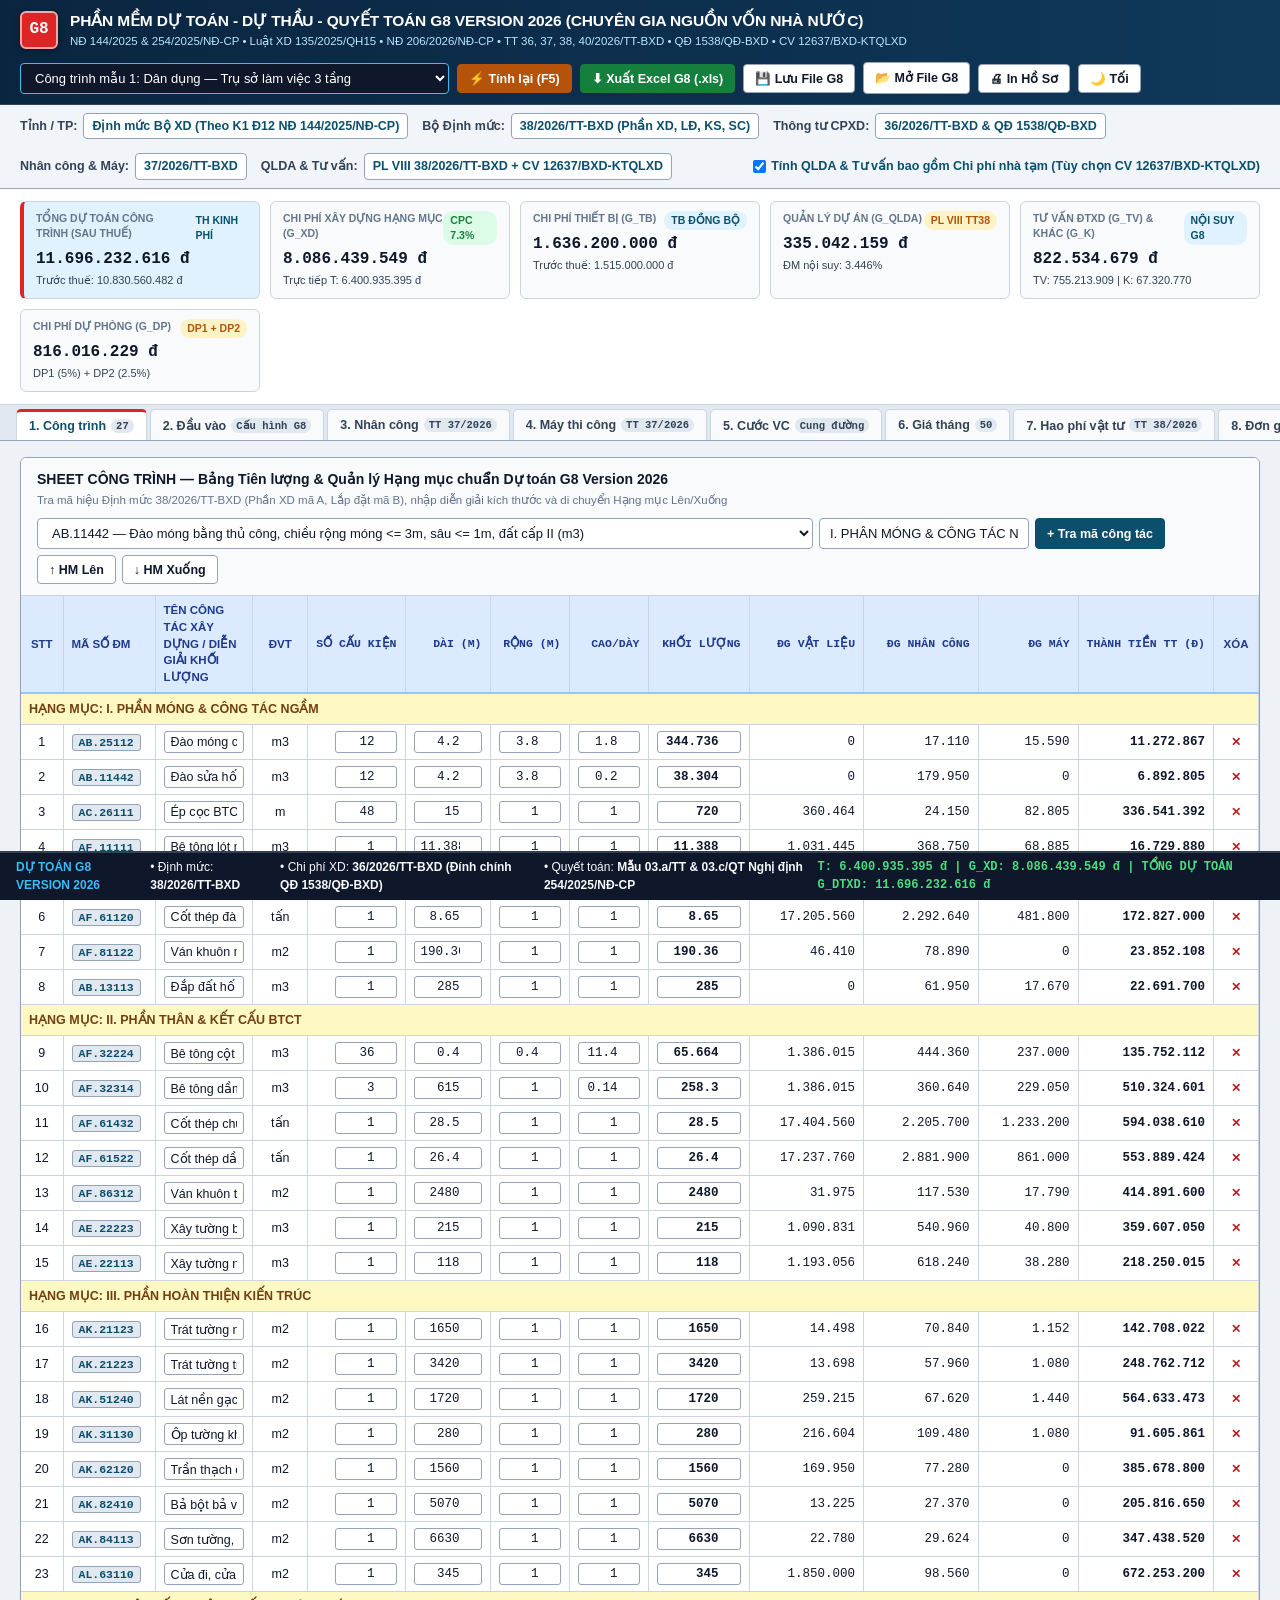
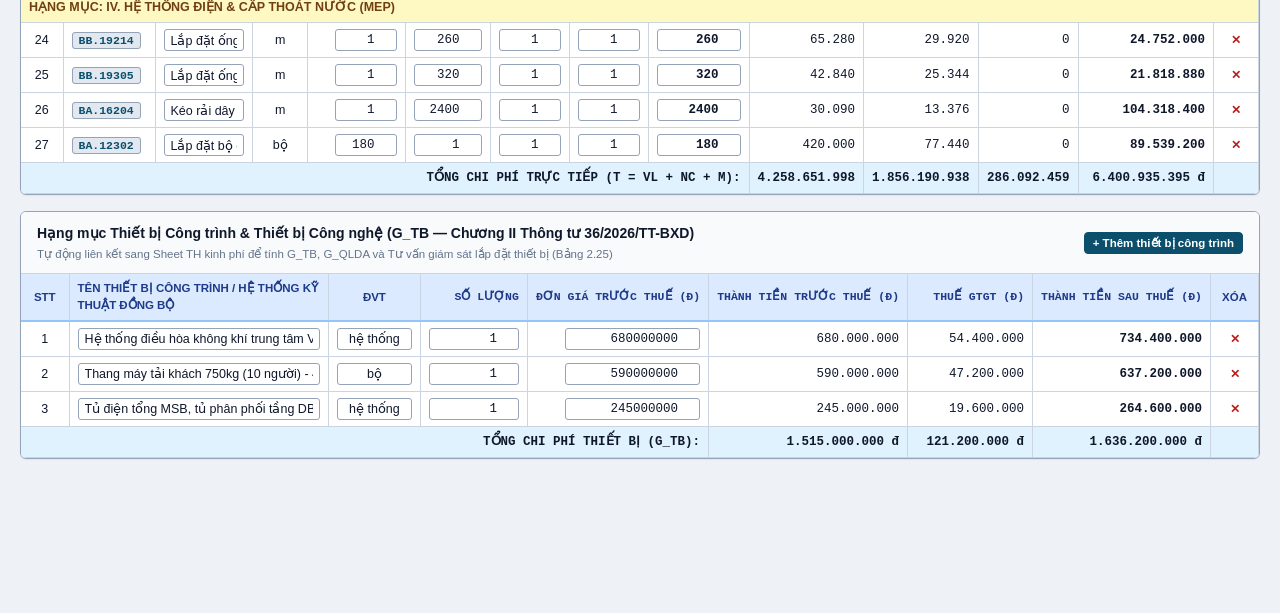
==== commit 50b366ab: "Feat: Upgrade to Full 12-Sheet Du Toan G8 Version 2026 Workstation (ND 144/2025, ND 254/2025, TT 36-" ====
--- a/index.html
+++ b/index.html
@@ -3,58 +3,87 @@
 <head>
   <meta charset="UTF-8" />
   <meta name="viewport" content="width=device-width, initial-scale=1.0" />
-  <title>DỰ TOÁN XD 2026 — Hệ thống Tính Dự toán Xây dựng Công trình Nguồn vốn Nhà nước</title>
+  <title>DỰ TOÁN G8 VERSION 2026 — Hệ thống Lập Dự toán, Dự thầu & Quyết toán Xây dựng Công trình</title>
   <link rel="stylesheet" href="styles.css" />
 </head>
 <body>
-  <!-- TOPBAR -->
+  <!-- TOPBAR G8 -->
   <header class="app-topbar">
     <div class="brand-block">
-      <div class="brand-emblem">DT26</div>
+      <div class="brand-emblem">G8</div>
       <div>
-        <div class="brand-title">HỆ THỐNG TÍNH DỰ TOÁN XÂY DỰNG CÔNG TRÌNH NGUỒN VỐN NHÀ NƯỚC (2026)</div>
+        <div class="brand-title">PHẦN MỀM DỰ TOÁN - DỰ THẦU - QUYẾT TOÁN G8 VERSION 2026 (CHUYÊN GIA NGUỒN VỐN NHÀ NƯỚC)</div>
         <div class="brand-subtitle">
-          Luật XD 135/2025/QH15 • Nghị định 206/2026/NĐ-CP • Thông tư 36, 37, 38/2026/TT-BXD • Đính chính QĐ 1538/QĐ-BXD
+          NĐ 144/2025 & 254/2025/NĐ-CP • Luật XD 135/2025/QH15 • NĐ 206/2026/NĐ-CP • TT 36, 37, 38, 40/2026/TT-BXD • QĐ 1538/QĐ-BXD • CV 12637/BXD-KTQLXD
         </div>
       </div>
     </div>
     <div class="topbar-actions">
-      <select id="presetSelect" class="form-control" style="min-width: 255px; background:#1e293b; color:#fff; border-color:#334155;" onchange="loadPreset(this.value)">
-        <option value="dan_dung_tru_so">Mẫu 1: Công trình Dân dụng — Trụ sở làm việc 3 tầng</option>
-        <option value="cong_nghiep_nha_xuong">Mẫu 2: Công trình Công nghiệp — Nhà xưởng khung thép 3.600m²</option>
+      <select id="presetSelect" class="form-control" style="min-width: 265px; background:#0f172a; color:#fff; border-color:#38bdf8;" onchange="loadPreset(this.value)">
+        <option value="dan_dung_tru_so">Công trình mẫu 1: Dân dụng — Trụ sở làm việc 3 tầng</option>
+        <option value="cong_nghiep_nha_xuong">Công trình mẫu 2: Công nghiệp — Nhà xưởng khung thép 3.600m²</option>
       </select>
-      <button class="btn btn-success" onclick="exportExcelWorkbook()" title="Xuất file Excel (.xls) đầy đủ 8 sheet dự toán">
-        ⬇ Xuất Hồ Sơ Excel (.xls)
+      <button class="btn btn-warn" onclick="recalcF5()" title="Phím tắt F5: Tính lại toàn bộ công trình theo cấu hình thông tư">
+        ⚡ Tính lại (F5)
       </button>
-      <button class="btn" onclick="exportProjectJSON()" title="Lưu dự án ra file JSON">
-        💾 Lưu JSON
+      <button class="btn btn-success" onclick="exportExcelWorkbook()" title="Xuất sang Excel (.xls) đầy đủ các Sheet chuẩn Dự toán G8">
+        ⬇ Xuất Excel G8 (.xls)
       </button>
-      <label class="btn" style="margin:0;" title="Nạp hồ sơ dự án từ file JSON">
-        📂 Mở JSON
+      <button class="btn" onclick="exportProjectJSON()" title="Lưu hồ sơ công trình G8 (.json)">
+        💾 Lưu File G8
+      </button>
+      <label class="btn" style="margin:0;" title="Mở công trình G8 (.json)">
+        📂 Mở File G8
         <input type="file" id="importJsonInput" accept=".json" style="display:none" onchange="importProjectJSON(event)" />
       </label>
-      <button class="btn" onclick="window.print()" title="In hồ sơ dự toán / Xuất PDF">
-        🖨 In / PDF
-      </button>
-      <button class="btn" id="themeToggleBtn" onclick="toggleTheme()" title="Chuyển đổi giao diện Sáng / Tối">
-        🌙 Giao diện Tối
-      </button>
+      <button class="btn" onclick="window.print()">🖨 In Hồ Sơ</button>
+      <button class="btn" id="themeToggleBtn" onclick="toggleTheme()">🌙 Tối</button>
     </div>
   </header>
+
+  <!-- G8 CONFIGURATION RIBBON BAR -->
+  <div class="g8-ribbon">
+    <div class="g8-ribbon-item">
+      <span class="g8-ribbon-label">Tỉnh / TP:</span>
+      <span class="g8-ribbon-badge">Định mức Bộ XD (Theo K1 Đ12 NĐ 144/2025/NĐ-CP)</span>
+    </div>
+    <div class="g8-ribbon-item">
+      <span class="g8-ribbon-label">Bộ Định mức:</span>
+      <span class="g8-ribbon-badge">38/2026/TT-BXD (Phần XD, LĐ, KS, SC)</span>
+    </div>
+    <div class="g8-ribbon-item">
+      <span class="g8-ribbon-label">Thông tư CPXD:</span>
+      <span class="g8-ribbon-badge">36/2026/TT-BXD & QĐ 1538/QĐ-BXD</span>
+    </div>
+    <div class="g8-ribbon-item">
+      <span class="g8-ribbon-label">Nhân công & Máy:</span>
+      <span class="g8-ribbon-badge">37/2026/TT-BXD</span>
+    </div>
+    <div class="g8-ribbon-item">
+      <span class="g8-ribbon-label">QLDA & Tư vấn:</span>
+      <span class="g8-ribbon-badge">PL VIII 38/2026/TT-BXD + CV 12637/BXD-KTQLXD</span>
+    </div>
+    <div class="g8-ribbon-item" style="margin-left:auto;">
+      <label style="display:inline-flex; align-items:center; gap:5px; font-weight:700; color:var(--accent-primary); cursor:pointer;" title="Theo cập nhật 20/08/2026 của Dự toán G8 hướng dẫn Công văn 12637/BXD-KTQLXD ngày 11/08/2026">
+        <input type="checkbox" id="chkIncludeLtInQldaTv" checked onchange="toggleIncludeLtInQldaTv(this.checked)" />
+        Tính QLDA & Tư vấn bao gồm Chi phí nhà tạm (Tùy chọn CV 12637/BXD-KTQLXD)
+      </label>
+    </div>
+  </div>
 
   <!-- KPI STRIP -->
   <section class="kpi-strip">
     <div class="kpi-card highlight">
       <div class="kpi-label">
         <span>TỔNG DỰ TOÁN CÔNG TRÌNH (SAU THUẾ)</span>
-        <span class="badge badge-info">G_DTXD</span>
+        <span class="badge badge-info">TH KINH PHÍ</span>
       </div>
       <div class="kpi-value" id="kpiTotalAfterTax">0 đ</div>
       <div class="kpi-sub" id="kpiTotalBeforeTax">Trước thuế: 0 đ</div>
     </div>
     <div class="kpi-card">
       <div class="kpi-label">
-        <span>CHI PHÍ XÂY DỰNG (G_XD)</span>
+        <span>CHI PHÍ XÂY DỰNG HẠNG MỤC (G_XD)</span>
         <span class="badge badge-success" id="kpiCpcBadge">CPC 7.3%</span>
       </div>
       <div class="kpi-value" id="kpiGxdAfterTax">0 đ</div>
@@ -63,7 +92,7 @@
     <div class="kpi-card">
       <div class="kpi-label">
         <span>CHI PHÍ THIẾT BỊ (G_TB)</span>
-        <span class="badge badge-info">TB Công trình</span>
+        <span class="badge badge-info">TB ĐỒNG BỘ</span>
       </div>
       <div class="kpi-value" id="kpiGtbAfterTax">0 đ</div>
       <div class="kpi-sub" id="kpiGtbBeforeTax">Trước thuế: 0 đ</div>
@@ -79,7 +108,7 @@
     <div class="kpi-card">
       <div class="kpi-label">
         <span>TƯ VẤN ĐTXD (G_TV) & KHÁC (G_K)</span>
-        <span class="badge badge-info">Nội suy tự động</span>
+        <span class="badge badge-info">NỘI SUY G8</span>
       </div>
       <div class="kpi-value" id="kpiGtvGkAfterTax">0 đ</div>
       <div class="kpi-sub" id="kpiGtvGkSub">TV: 0 đ | K: 0 đ</div>
@@ -87,52 +116,143 @@
     <div class="kpi-card">
       <div class="kpi-label">
         <span>CHI PHÍ DỰ PHÒNG (G_DP)</span>
-        <span class="badge badge-warn" id="kpiGdpBadge">DP1 + DP2</span>
+        <span class="badge badge-warn">DP1 + DP2</span>
       </div>
       <div class="kpi-value" id="kpiGdpAfterTax">0 đ</div>
       <div class="kpi-sub" id="kpiGdpBeforeTax">Trước thuế: 0 đ</div>
     </div>
   </section>
 
-  <!-- NAVIGATION TABS -->
-  <nav class="nav-tabs">
-    <button class="nav-tab active" data-tab="tab-1" onclick="switchTab('tab-1')">
-      1. Thông tin & Tham số <span class="tab-badge">NĐ 206/2026</span>
-    </button>
-    <button class="nav-tab" data-tab="tab-2" onclick="switchTab('tab-2')">
-      2. Tiên lượng & Khối lượng (BOQ) <span class="tab-badge" id="badgeBoqCount">0</span>
-    </button>
-    <button class="nav-tab" data-tab="tab-3" onclick="switchTab('tab-3')">
-      3. Giá VL - NC - Máy <span class="tab-badge" id="badgeResCount">50</span>
-    </button>
-    <button class="nav-tab" data-tab="tab-4" onclick="switchTab('tab-4')">
-      4. Phân tích Vật tư & Đơn giá <span class="tab-badge">TT 38/2026</span>
-    </button>
-    <button class="nav-tab" data-tab="tab-5" onclick="switchTab('tab-5')">
-      5. TH Dự toán Chi phí XD (Bảng 3.8) <span class="tab-badge">QĐ 1538</span>
-    </button>
-    <button class="nav-tab" data-tab="tab-6" onclick="switchTab('tab-6')">
-      6. Tổng hợp Dự toán Công trình <span class="tab-badge">6 Khoản mục</span>
-    </button>
-    <button class="nav-tab" data-tab="tab-7" onclick="switchTab('tab-7')">
-      7. Tra cứu Định mức & Nội suy <span class="tab-badge">PL VIII TT38</span>
+  <!-- G8 SHEET TABS -->
+  <nav class="nav-tabs" id="g8SheetTabs">
+    <button class="nav-tab active" data-tab="tab-cong-trinh" onclick="switchTab('tab-cong-trinh')">
+      1. Công trình <span class="tab-badge" id="badgeBoqCount">27</span>
+    </button>
+    <button class="nav-tab" data-tab="tab-dau-vao" onclick="switchTab('tab-dau-vao')">
+      2. Đầu vào <span class="tab-badge">Cấu hình G8</span>
+    </button>
+    <button class="nav-tab" data-tab="tab-nhan-cong" onclick="switchTab('tab-nhan-cong')">
+      3. Nhân công <span class="tab-badge">TT 37/2026</span>
+    </button>
+    <button class="nav-tab" data-tab="tab-may" onclick="switchTab('tab-may')">
+      4. Máy thi công <span class="tab-badge">TT 37/2026</span>
+    </button>
+    <button class="nav-tab" data-tab="tab-cuoc-vc" onclick="switchTab('tab-cuoc-vc')">
+      5. Cước VC <span class="tab-badge">Cung đường</span>
+    </button>
+    <button class="nav-tab" data-tab="tab-gia-thang" onclick="switchTab('tab-gia-thang')">
+      6. Giá tháng <span class="tab-badge" id="badgeResCount">50</span>
+    </button>
+    <button class="nav-tab" data-tab="tab-hao-phi" onclick="switchTab('tab-hao-phi')">
+      7. Hao phí vật tư <span class="tab-badge">TT 38/2026</span>
+    </button>
+    <button class="nav-tab" data-tab="tab-don-gia-ct" onclick="switchTab('tab-don-gia-ct')">
+      8. Đơn giá chi tiết <span class="tab-badge">Chiết tính</span>
+    </button>
+    <button class="nav-tab" data-tab="tab-du-thau" onclick="switchTab('tab-du-thau')">
+      9. Dự thầu <span class="tab-badge">HSDT</span>
+    </button>
+    <button class="nav-tab" data-tab="tab-thkp-hm" onclick="switchTab('tab-thkp-hm')">
+      10. THKP Hạng mục <span class="tab-badge">Bảng 3.8</span>
+    </button>
+    <button class="nav-tab" data-tab="tab-th-kinh-phi" onclick="switchTab('tab-th-kinh-phi')">
+      11. TH kinh phí & Nội suy <span class="tab-badge">G_DTXD</span>
+    </button>
+    <button class="nav-tab" data-tab="tab-quyet-toan" onclick="switchTab('tab-quyet-toan')">
+      12. KL hoàn thành (NĐ 254) <span class="tab-badge">Mẫu 03a/03c</span>
     </button>
   </nav>
 
-  <!-- MAIN WORKSPACE -->
+  <!-- WORKSPACE -->
   <main class="workspace">
-    <!-- TAB 1: THÔNG TIN & THAM SỐ DỰ ÁN -->
-    <section id="tab-1" class="tab-panel active">
+    <!-- SHEET 1: CÔNG TRÌNH (BOQ + QUẢN LÝ HẠNG MỤC + THIẾT BỊ) -->
+    <section id="tab-cong-trinh" class="tab-panel active">
+      <div class="card">
+        <div class="card-header">
+          <div>
+            <div class="card-title">SHEET CÔNG TRÌNH — Bảng Tiên lượng & Quản lý Hạng mục chuẩn Dự toán G8 Version 2026</div>
+            <div class="card-subtitle">Tra mã hiệu Định mức 38/2026/TT-BXD (Phần XD mã A, Lắp đặt mã B), nhập diễn giải kích thước và di chuyển Hạng mục Lên/Xuống</div>
+          </div>
+          <div style="display:flex; gap:6px; flex-wrap:wrap;" class="no-print">
+            <select id="addNormSelect" class="form-control" style="min-width:290px;"></select>
+            <input type="text" id="addSectionInput" class="form-control" placeholder="Tên Hạng mục..." value="I. PHẦN MÓNG & CÔNG TÁC NGẦM" style="width:210px;" />
+            <button class="btn btn-primary" onclick="addBoqItem()">+ Tra mã công tác</button>
+            <button class="btn" onclick="moveSection(-1)" title="Di chuyển hạng mục đang chọn lên trên (Chuẩn G8 20/08/2026)">↑ HM Lên</button>
+            <button class="btn" onclick="moveSection(1)" title="Di chuyển hạng mục đang chọn xuống dưới (Chuẩn G8 20/08/2026)">↓ HM Xuống</button>
+          </div>
+        </div>
+        <div class="card-body" style="padding:0;">
+          <div class="table-responsive">
+            <table class="eng-table">
+              <thead>
+                <tr>
+                  <th class="center" style="width:42px;">STT</th>
+                  <th style="width:92px;">Mã số ĐM</th>
+                  <th>Tên công tác xây dựng / Diễn giải khối lượng</th>
+                  <th class="center" style="width:55px;">ĐVT</th>
+                  <th class="num" style="width:74px;">Số cấu kiện</th>
+                  <th class="num" style="width:74px;">Dài (m)</th>
+                  <th class="num" style="width:74px;">Rộng (m)</th>
+                  <th class="num" style="width:74px;">Cao/Dày</th>
+                  <th class="num" style="width:95px;">Khối lượng</th>
+                  <th class="num" style="width:105px;">ĐG Vật liệu</th>
+                  <th class="num" style="width:100px;">ĐG Nhân công</th>
+                  <th class="num" style="width:100px;">ĐG Máy</th>
+                  <th class="num" style="width:128px;">Thành tiền TT (đ)</th>
+                  <th class="center no-print" style="width:44px;">Xóa</th>
+                </tr>
+              </thead>
+              <tbody id="boqTbody"></tbody>
+            </table>
+          </div>
+        </div>
+      </div>
+
+      <!-- DANH MỤC THIẾT BỊ CÔNG TRÌNH -->
+      <div class="card">
+        <div class="card-header">
+          <div>
+            <div class="card-title">Hạng mục Thiết bị Công trình & Thiết bị Công nghệ (G_TB — Chương II Thông tư 36/2026/TT-BXD)</div>
+            <div class="card-subtitle">Tự động liên kết sang Sheet TH kinh phí để tính G_TB, G_QLDA và Tư vấn giám sát lắp đặt thiết bị (Bảng 2.25)</div>
+          </div>
+          <div class="no-print">
+            <button class="btn btn-primary btn-sm" onclick="addEquipmentItem()">+ Thêm thiết bị công trình</button>
+          </div>
+        </div>
+        <div class="card-body" style="padding:0;">
+          <div class="table-responsive">
+            <table class="eng-table">
+              <thead>
+                <tr>
+                  <th class="center" style="width:48px;">STT</th>
+                  <th>Tên thiết bị công trình / Hệ thống kỹ thuật đồng bộ</th>
+                  <th class="center" style="width:85px;">ĐVT</th>
+                  <th class="num" style="width:95px;">Số lượng</th>
+                  <th class="num" style="width:145px;">Đơn giá trước thuế (đ)</th>
+                  <th class="num" style="width:145px;">Thành tiền trước thuế (đ)</th>
+                  <th class="num" style="width:125px;">Thuế GTGT (đ)</th>
+                  <th class="num" style="width:150px;">Thành tiền sau thuế (đ)</th>
+                  <th class="center no-print" style="width:48px;">Xóa</th>
+                </tr>
+              </thead>
+              <tbody id="equipmentTbody"></tbody>
+            </table>
+          </div>
+        </div>
+      </div>
+    </section>
+
+    <!-- SHEET 2: ĐẦU VÀO (CẤU HÌNH DỰ ÁN, HỆ SỐ XÂY LẮP & GIÁ NHIÊN LIỆU) -->
+    <section id="tab-dau-vao" class="tab-panel">
       <div class="legal-banner">
-        <strong>Căn cứ pháp lý áp dụng (Cập nhật năm 2026):</strong> Luật Xây dựng số <strong>135/2025/QH15</strong>; Nghị định <strong>206/2026/NĐ-CP</strong> ngày 15/06/2026; Thông tư <strong>36/2026/TT-BXD</strong> (đã cập nhật đính chính theo Quyết định <strong>1538/QĐ-BXD</strong> ngày 28/08/2026); Thông tư <strong>37/2026/TT-BXD</strong> và Định mức xây dựng <strong>Thông tư 38/2026/TT-BXD</strong>. Phạm vi trọng tâm phiên hiện tại: <strong>Công trình Dân dụng & Công nghiệp</strong>.
-      </div>
-
+        <strong>Hướng dẫn Sheet Đầu vào trên Dự toán G8 Version 2026:</strong> Theo Khoản 1 Điều 12 Nghị định <strong>144/2025/NĐ-CP</strong>, các Tỉnh/TP không còn ban hành sách đơn giá XDCT địa phương. G8 tính trực tiếp từ <strong>Định mức 38/2026/TT-BXD</strong> kết hợp với Đơn giá Nhân công & Giá Ca máy xác định theo <strong>Thông tư 37/2026/TT-BXD</strong> tại Sheet này.
+      </div>
       <div class="grid-2">
         <div class="card">
           <div class="card-header">
             <div>
-              <div class="card-title">I. Thông tin hành chính & Phân loại công trình</div>
-              <div class="card-subtitle">Quyết định trực tiếp đến hệ số Chi phí chung (Bảng 3.3), Thu nhập chịu thuế (Bảng 3.6), QLDA & Tư vấn (PL VIII TT38)</div>
+              <div class="card-title">Bảng 1: Thông tin chung Công trình & Hệ số Chi phí Xây lắp</div>
+              <div class="card-subtitle">Tương ứng hộp thoại "Thông tin chung" & "Hệ số chi phí xây lắp" trong Menu Công trình của Dự toán G8</div>
             </div>
           </div>
           <div class="card-body">
@@ -141,7 +261,7 @@
               <input type="text" id="inpProjectName" class="form-control" oninput="updateProjectInfoFromUI()" />
             </div>
             <div class="form-group">
-              <label class="form-label">Tên công trình / Hạng mục công trình</label>
+              <label class="form-label">Tên công trình / Hạng mục</label>
               <input type="text" id="inpBuildingName" class="form-control" oninput="updateProjectInfoFromUI()" />
             </div>
             <div class="grid-2">
@@ -150,25 +270,25 @@
                 <input type="text" id="inpInvestor" class="form-control" oninput="updateProjectInfoFromUI()" />
               </div>
               <div class="form-group">
-                <label class="form-label">Địa điểm xây dựng & Vùng đơn giá</label>
+                <label class="form-label">Tỉnh/TP & Khu vực áp dụng đơn giá</label>
                 <input type="text" id="inpLocation" class="form-control" oninput="updateProjectInfoFromUI()" />
               </div>
             </div>
             <div class="grid-2">
               <div class="form-group">
-                <label class="form-label">Loại công trình (Theo TT 36/2026 & TT 38/2026)</label>
+                <label class="form-label">Nhóm loại công trình (TT 36/2026 & TT 38/2026)</label>
                 <select id="inpBuildingType" class="form-control" onchange="updateProjectInfoFromUI()">
-                  <option value="dan_dung">1. Công trình Dân dụng (Trụ sở, Trường học, Bệnh viện, Chung cư...)</option>
+                  <option value="dan_dung">1. Công trình Dân dụng</option>
                   <option value="dan_dung_di_tich">1b. Tu bổ, phục hồi di tích lịch sử - văn hóa</option>
-                  <option value="cong_nghiep">2. Công trình Công nghiệp (Nhà xưởng, Nhà máy, Kho vận...)</option>
-                  <option value="cong_nghiep_ham">2b. Công tác đào hầm thủy điện, hầm lò công nghiệp</option>
-                  <option value="giao_thong">3. Công trình Giao thông (Mở rộng giai đoạn tiếp theo)</option>
-                  <option value="nong_nghiep">4. Công trình Nông nghiệp & PTNT (Mở rộng giai đoạn tiếp theo)</option>
-                  <option value="ha_tang_ky_thuat">5. Công trình Hạ tầng kỹ thuật (Mở rộng giai đoạn tiếp theo)</option>
+                  <option value="cong_nghiep">2. Công trình Công nghiệp</option>
+                  <option value="cong_nghiep_ham">2b. Công tác đào hầm thủy điện, hầm lò</option>
+                  <option value="giao_thong">3. Công trình Giao thông</option>
+                  <option value="nong_nghiep">4. Công trình Nông nghiệp & PTNT</option>
+                  <option value="ha_tang_ky_thuat">5. Công trình Hạ tầng kỹ thuật</option>
                 </select>
               </div>
               <div class="form-group">
-                <label class="form-label">Cấp công trình (Phục vụ tra định mức thiết kế)</label>
+                <label class="form-label">Cấp công trình</label>
                 <select id="inpBuildingGrade" class="form-control" onchange="updateProjectInfoFromUI()">
                   <option value="dac_biet">Cấp Đặc biệt</option>
                   <option value="cap_1">Cấp I</option>
@@ -178,17 +298,6 @@
                 </select>
               </div>
             </div>
-          </div>
-        </div>
-
-        <div class="card">
-          <div class="card-header">
-            <div>
-              <div class="card-title">II. Thiết lập kỹ thuật, Thuế GTGT & Dự phòng phí</div>
-              <div class="card-subtitle">Tự động tra định mức cận trên (Bảng 3.3, 3.7 TT36) và nội suy tuyến tính (Phụ lục VIII TT38)</div>
-            </div>
-          </div>
-          <div class="card-body">
             <div class="grid-2">
               <div class="form-group">
                 <label class="form-label">Hình thức lập dự án & Bước thiết kế</label>
@@ -203,60 +312,90 @@
                 <input type="number" step="0.5" min="0.1" id="inpTmdtGxdTy" class="form-control" oninput="updateProjectInfoFromUI()" />
               </div>
             </div>
+          </div>
+        </div>
+
+        <div class="card">
+          <div class="card-header">
+            <div>
+              <div class="card-title">Bảng 2 & 3: Thông số Nhiên liệu Năng lượng & Liên kết Nhân công - Máy (TT 37/2026/TT-BXD)</div>
+              <div class="card-subtitle">Nhập giá Xăng, Dầu Diesel, Điện để tính Giá ca máy tại Sheet Máy và tự động Link sang Sheet Giá tháng</div>
+            </div>
+          </div>
+          <div class="card-body">
             <div class="grid-3">
               <div class="form-group">
+                <label class="form-label">Giá Dầu Diesel 0.05S (đ/lít - Trước VAT)</label>
+                <input type="number" step="100" id="inpDieselPrice" class="form-control" value="18500" oninput="recalcMachinesAndLink()" />
+              </div>
+              <div class="form-group">
+                <label class="form-label">Giá Xăng RON95-III (đ/lít - Trước VAT)</label>
+                <input type="number" step="100" id="inpGasolinePrice" class="form-control" value="19800" oninput="recalcMachinesAndLink()" />
+              </div>
+              <div class="form-group">
+                <label class="form-label">Giá Điện sản xuất (đ/kWh - Cập nhật 11/2026)</label>
+                <input type="number" step="10" id="inpElectricPrice" class="form-control" value="2160" oninput="recalcMachinesAndLink()" />
+              </div>
+            </div>
+            <div class="grid-3">
+              <div class="form-group">
                 <label class="form-label">Thuế suất GTGT (%)</label>
-                <input type="number" step="0.5" min="0" max="15" id="inpVatRate" class="form-control" oninput="updateProjectInfoFromUI()" />
-              </div>
-              <div class="form-group">
-                <label class="form-label">Hệ số điều chỉnh Nhân công (K_NC)</label>
-                <input type="number" step="0.01" min="0.5" max="3.0" id="inpKnc" class="form-control" oninput="updateProjectInfoFromUI()" />
-              </div>
-              <div class="form-group">
-                <label class="form-label">Hệ số điều chỉnh Máy thi công (K_M)</label>
-                <input type="number" step="0.01" min="0.5" max="3.0" id="inpKm" class="form-control" oninput="updateProjectInfoFromUI()" />
+                <input type="number" step="0.5" id="inpVatRate" class="form-control" oninput="updateProjectInfoFromUI()" />
+              </div>
+              <div class="form-group">
+                <label class="form-label">Hệ số Nhân công (K_NC)</label>
+                <input type="number" step="0.01" id="inpKnc" class="form-control" oninput="updateProjectInfoFromUI()" />
+              </div>
+              <div class="form-group">
+                <label class="form-label">Hệ số Máy thi công (K_M)</label>
+                <input type="number" step="0.01" id="inpKm" class="form-control" oninput="updateProjectInfoFromUI()" />
               </div>
             </div>
             <div class="grid-3">
               <div class="form-group">
-                <label class="form-label">Dự phòng khối lượng phát sinh DP1 (%)</label>
-                <input type="number" step="0.5" min="0" max="20" id="inpDp1Rate" class="form-control" oninput="updateProjectInfoFromUI()" />
+                <label class="form-label">Dự phòng khối lượng DP1 (%)</label>
+                <input type="number" step="0.5" id="inpDp1Rate" class="form-control" oninput="updateProjectInfoFromUI()" />
               </div>
               <div class="form-group">
                 <label class="form-label">Dự phòng trượt giá DP2 (%)</label>
-                <input type="number" step="0.5" min="0" max="20" id="inpDp2Rate" class="form-control" oninput="updateProjectInfoFromUI()" />
+                <input type="number" step="0.5" id="inpDp2Rate" class="form-control" oninput="updateProjectInfoFromUI()" />
               </div>
               <div class="form-group">
                 <label class="form-label">Đặc thù tuyến / vùng</label>
                 <select id="inpSpecialZone" class="form-control" onchange="updateProjectInfoFromUI()">
-                  <option value="normal">Công trình thông thường (Nhà tạm 1,1% ≤15 tỷ)</option>
-                  <option value="linear">Công trình theo tuyến (Nhà tạm 2,2% ≤15 tỷ)</option>
-                  <option value="mountain">Miền núi / Hải đảo (Hệ số QLDA × 1,25)</option>
+                  <option value="normal">Công trình thông thường (LT 1,1%)</option>
+                  <option value="linear">Công trình theo tuyến (LT 2,2%)</option>
+                  <option value="mountain">Miền núi / Hải đảo (QLDA × 1,25)</option>
                 </select>
               </div>
             </div>
-          </div>
-        </div>
-      </div>
-
-      <!-- SUMMARY OF ACTIVE RATES -->
-      <div class="card">
-        <div class="card-header">
-          <div>
-            <div class="card-title">III. Bảng tổng hợp các định mức tỷ lệ (%) đang kích hoạt tự động cho dự án</div>
-            <div class="card-subtitle">Đối chiếu trực tiếp Thông tư 36/2026/TT-BXD (Đính chính tại QĐ 1538/QĐ-BXD) và Phụ lục VIII Thông tư 38/2026/TT-BXD</div>
-          </div>
-        </div>
-        <div class="card-body">
-          <div class="table-responsive">
-            <table class="eng-table" id="activeRatesTable">
-              <thead>
-                <tr>
-                  <th style="width:50px" class="center">STT</th>
+            <div style="display:flex; gap:10px; flex-wrap:wrap; margin-top:8px; padding-top:10px; border-top:1px solid var(--border-light);">
+              <button class="btn btn-primary" onclick="applyCalculatedMachinesToGiaThang()">
+                🔗 Link Máy (Áp giá Ca máy tính theo TT 37/2026 sang Sheet Giá tháng)
+              </button>
+              <button class="btn btn-success" onclick="restoreAnnouncedMachinesToGiaThang()">
+                📋 Lắp lại giá Ca máy công bố Tỉnh/TP
+              </button>
+            </div>
+          </div>
+        </div>
+      </div>
+
+      <!-- BẢNG TỔNG HỢP CÁC TỶ LỆ ĐỊNH MỨC ĐANG ÁP DỤNG -->
+      <div class="card">
+        <div class="card-header">
+          <div class="card-title">Bảng kiểm soát Hệ số Chi phí Xây lắp & Tỷ lệ Nội suy đang kích hoạt trong G8</div>
+        </div>
+        <div class="card-body" style="padding:0;">
+          <div class="table-responsive">
+            <table class="eng-table">
+              <thead>
+                <tr>
+                  <th class="center" style="width:50px;">STT</th>
                   <th>Khoản mục định mức tỷ lệ</th>
-                  <th>Căn cứ bảng tra pháp lý (2026)</th>
-                  <th>Phương pháp xác định</th>
-                  <th class="num">Giá trị định mức (%)</th>
+                  <th>Căn cứ pháp lý (2026)</th>
+                  <th>Diễn giải tra bảng / Công thức nội suy G8</th>
+                  <th class="num" style="width:130px;">Định mức (%)</th>
                 </tr>
               </thead>
               <tbody id="activeRatesTbody"></tbody>
@@ -266,89 +405,126 @@
       </div>
     </section>
 
-    <!-- TAB 2: TIÊN LƯỢNG & KHỐI LƯỢNG (BOQ) + THIẾT BỊ -->
-    <section id="tab-2" class="tab-panel">
-      <div class="card">
-        <div class="card-header">
-          <div>
-            <div class="card-title">Bảng Tiên lượng & Bóc tách Khối lượng Xây dựng (BOQ)</div>
-            <div class="card-subtitle">Chỉnh sửa trực tiếp kích thước (Số cấu kiện × Dài × Rộng × Cao × Hệ số) hoặc nhập trực tiếp Khối lượng tổng</div>
-          </div>
-          <div style="display:flex; gap:8px; flex-wrap:wrap;" class="no-print">
-            <select id="addNormSelect" class="form-control" style="min-width:300px;"></select>
-            <input type="text" id="addSectionInput" class="form-control" placeholder="Hạng mục (VD: I. PHẦN MÓNG)" value="I. PHẦN BỔ SUNG" style="width:180px;" />
-            <button class="btn btn-primary" onclick="addBoqItem()">+ Thêm công tác định mức</button>
-          </div>
-        </div>
-        <div class="card-body" style="padding:0;">
-          <div class="table-responsive">
-            <table class="eng-table">
-              <thead>
-                <tr>
-                  <th class="center" style="width:44px;">STT</th>
-                  <th style="width:95px;">Mã ĐM (TT38)</th>
-                  <th>Tên công tác xây dựng / Diễn giải tiên lượng</th>
-                  <th class="center" style="width:58px;">ĐVT</th>
-                  <th class="num" style="width:78px;">Số lượng</th>
-                  <th class="num" style="width:78px;">Dài (m)</th>
-                  <th class="num" style="width:78px;">Rộng (m)</th>
-                  <th class="num" style="width:78px;">Cao/Dày</th>
-                  <th class="num" style="width:98px;">Khối lượng</th>
-                  <th class="num" style="width:110px;">Đơn giá TT (đ)</th>
-                  <th class="num" style="width:130px;">Thành tiền TT (đ)</th>
-                  <th class="center no-print" style="width:48px;">Xóa</th>
-                </tr>
-              </thead>
-              <tbody id="boqTbody"></tbody>
-            </table>
-          </div>
-        </div>
-      </div>
-
-      <!-- EQUIPMENT TABLE -->
-      <div class="card">
-        <div class="card-header">
-          <div>
-            <div class="card-title">Danh mục Chi phí Thiết bị công trình & Thiết bị công nghệ (G_TB)</div>
-            <div class="card-subtitle">Theo Chương II Thông tư 36/2026/TT-BXD — Làm cơ sở tính G_TB, G_QLDA và Tư vấn giám sát lắp đặt thiết bị (Bảng 2.25)</div>
+    <!-- SHEET 3: NHÂN CÔNG (THÔNG TƯ 37/2026/TT-BXD) -->
+    <section id="tab-nhan-cong" class="tab-panel">
+      <div class="legal-banner">
+        <strong>Điểm mới cốt lõi của Thông tư 37/2026/TT-BXD trên Dự toán G8 Version 2026:</strong> Giá nhân công xây dựng được áp trực tiếp theo đơn giá nhân công từng cấp bậc thợ do Tỉnh/TP công bố (không còn tính vòng qua công thức <em>Giá NC bình quân × Hệ số cấp bậc / Hệ số bình quân</em> như Thông tư 13/2021 cũ).
+      </div>
+      <div class="card">
+        <div class="card-header">
+          <div>
+            <div class="card-title">SHEET NHÂN CÔNG — Bảng xác định Đơn giá Nhân công Xây dựng trực tiếp theo Thông tư 37/2026/TT-BXD</div>
+            <div class="card-subtitle">Điều chỉnh đơn giá công bố tại đây sẽ tự động liên kết sang Sheet Máy (lương thợ lái máy) và Sheet Giá tháng</div>
+          </div>
+        </div>
+        <div class="card-body" style="padding:0;">
+          <div class="table-responsive">
+            <table class="eng-table">
+              <thead>
+                <tr>
+                  <th class="center" style="width:55px;">STT</th>
+                  <th style="width:95px;">Mã hiệu NC</th>
+                  <th>Nhóm nhân công & Cấp bậc thợ (Theo Thông tư 37/2026/TT-BXD)</th>
+                  <th class="center" style="width:80px;">ĐVT</th>
+                  <th class="num" style="width:155px;">Đơn giá công bố (đ/công)</th>
+                  <th class="num" style="width:110px;">Hệ số K_NC</th>
+                  <th class="num" style="width:160px;">Đơn giá áp dụng (đ/công)</th>
+                  <th class="num" style="width:140px;">Tổng hao phí (công)</th>
+                  <th class="num" style="width:160px;">Thành tiền NC (đ)</th>
+                </tr>
+              </thead>
+              <tbody id="nhanCongSheetTbody"></tbody>
+            </table>
+          </div>
+        </div>
+      </div>
+    </section>
+
+    <!-- SHEET 4: MÁY THI CÔNG (THÔNG TƯ 37/2026/TT-BXD) -->
+    <section id="tab-may" class="tab-panel">
+      <div class="card">
+        <div class="card-header">
+          <div>
+            <div class="card-title">SHEET MÁY — Bảng tính Giá Ca máy và Thiết bị thi công theo Thông tư 37/2026/TT-BXD</div>
+            <div class="card-subtitle">Công thức: Giá ca máy = Khấu hao + Sửa chữa + Chi phí khác + Nhiên liệu năng lượng (từ Sheet Đầu vào) + Tiền lương thợ điều khiển (từ Sheet Nhân công)</div>
+          </div>
+          <div style="display:flex; gap:8px;" class="no-print">
+            <button class="btn btn-primary btn-sm" onclick="applyCalculatedMachinesToGiaThang()">🔗 Đưa Giá Ca máy tính toán sang Sheet Giá tháng</button>
+            <button class="btn btn-sm" onclick="restoreAnnouncedMachinesToGiaThang()">📋 Dùng Giá Ca máy công bố</button>
+          </div>
+        </div>
+        <div class="card-body" style="padding:0;">
+          <div class="table-responsive">
+            <table class="eng-table">
+              <thead>
+                <tr>
+                  <th class="center" style="width:45px;">STT</th>
+                  <th style="width:75px;">Mã Máy</th>
+                  <th>Tên máy và thiết bị thi công</th>
+                  <th class="num" style="width:125px;">Nguyên giá (đ)</th>
+                  <th class="num" style="width:75px;">Số ca/năm</th>
+                  <th class="num" style="width:105px;">CP Khấu hao</th>
+                  <th class="num" style="width:100px;">CP Sửa chữa</th>
+                  <th class="num" style="width:95px;">CP Khác</th>
+                  <th class="num" style="width:115px;">CP Nhiên liệu</th>
+                  <th class="num" style="width:110px;">CP Thợ điều khiển</th>
+                  <th class="num" style="width:130px;">Giá Ca máy TT37</th>
+                  <th class="num" style="width:130px;">Giá đang áp dụng</th>
+                </tr>
+              </thead>
+              <tbody id="maySheetTbody"></tbody>
+            </table>
+          </div>
+        </div>
+      </div>
+    </section>
+
+    <!-- SHEET 5: CƯỚC VẬN CHUYỂN (CƯỚC VC) -->
+    <section id="tab-cuoc-vc" class="tab-panel">
+      <div class="card">
+        <div class="card-header">
+          <div>
+            <div class="card-title">SHEET CƯỚC VC — Bảng tính Cước vận chuyển Vật liệu đến chân công trình</div>
+            <div class="card-subtitle">Nhập Cự ly vận chuyển (km) và Loại đường (Loại 1: 2.400 đ/T.km | Loại 2: 2.850 đ/T.km | Loại 3: 3.400 đ/T.km | Loại 4: 4.200 đ/T.km)</div>
           </div>
           <div class="no-print">
-            <button class="btn btn-primary btn-sm" onclick="addEquipmentItem()">+ Thêm thiết bị</button>
-          </div>
-        </div>
-        <div class="card-body" style="padding:0;">
-          <div class="table-responsive">
-            <table class="eng-table">
-              <thead>
-                <tr>
-                  <th class="center" style="width:50px;">STT</th>
-                  <th>Tên thiết bị công trình / Hệ thống kỹ thuật</th>
-                  <th class="center" style="width:90px;">ĐVT</th>
-                  <th class="num" style="width:100px;">Số lượng</th>
-                  <th class="num" style="width:150px;">Đơn giá trước thuế (đ)</th>
-                  <th class="num" style="width:150px;">Thành tiền trước thuế (đ)</th>
-                  <th class="num" style="width:130px;">Thuế GTGT (đ)</th>
-                  <th class="num" style="width:155px;">Thành tiền sau thuế (đ)</th>
-                  <th class="center no-print" style="width:50px;">Xóa</th>
-                </tr>
-              </thead>
-              <tbody id="equipmentTbody"></tbody>
-            </table>
-          </div>
-        </div>
-      </div>
-    </section>
-
-    <!-- TAB 3: GIÁ VẬT LIỆU - NHÂN CÔNG - MÁY THI CÔNG -->
-    <section id="tab-3" class="tab-panel">
-      <div class="card">
-        <div class="card-header">
-          <div>
-            <div class="card-title">Bảng Giá Vật liệu, Nhân công, Máy thi công & Tổng hợp Hao phí Vật tư toàn công trình</div>
-            <div class="card-subtitle">Theo Thông tư 37/2026/TT-BXD và Công bố giá VLXD địa phương — Thay đổi đơn giá tại đây sẽ tự động cập nhật toàn bộ đơn giá chi tiết & tổng dự toán</div>
+            <button class="btn btn-primary btn-sm" onclick="applyTransportToMaterials()">🚛 Cập nhật Cước vận chuyển vào Giá Vật liệu</button>
+          </div>
+        </div>
+        <div class="card-body" style="padding:0;">
+          <div class="table-responsive">
+            <table class="eng-table">
+              <thead>
+                <tr>
+                  <th class="center" style="width:48px;">STT</th>
+                  <th style="width:85px;">Mã VL</th>
+                  <th>Tên vật liệu xây dựng</th>
+                  <th class="center" style="width:65px;">ĐVT</th>
+                  <th class="num" style="width:130px;">Giá gốc / Giá TB (đ)</th>
+                  <th class="num" style="width:115px;">Trọng lượng (Tấn/ĐVT)</th>
+                  <th class="num" style="width:100px;">Cự ly VC (km)</th>
+                  <th class="center" style="width:120px;">Cấp đường</th>
+                  <th class="num" style="width:125px;">Cước VC (đ/ĐVT)</th>
+                  <th class="num" style="width:145px;">Giá đến hiện trường (đ)</th>
+                </tr>
+              </thead>
+              <tbody id="cuocVcTbody"></tbody>
+            </table>
+          </div>
+        </div>
+      </div>
+    </section>
+
+    <!-- SHEET 6: GIÁ THÁNG (GiaTB) -->
+    <section id="tab-gia-thang" class="tab-panel">
+      <div class="card">
+        <div class="card-header">
+          <div>
+            <div class="card-title">SHEET GIÁ THÁNG (GiaTB) — Tổng hợp Vật liệu, Nhân công, Máy & Giá thông báo toàn công trình</div>
+            <div class="card-subtitle">Chỉnh sửa trực tiếp Giá thông báo của từng loại Vật liệu, Nhân công, Máy thi công</div>
           </div>
           <div style="display:flex; gap:8px;">
-            <input type="text" id="resourceSearchInput" class="form-control" placeholder="Tìm mã hoặc tên VL, NC, Máy..." oninput="renderResourcesTable()" style="width:240px;" />
+            <input type="text" id="resourceSearchInput" class="form-control" placeholder="Tìm mã hoặc tên VL, NC, Máy..." oninput="renderResourcesTable()" style="width:230px;" />
             <select id="resourceFilterType" class="form-control" onchange="renderResourcesTable()">
               <option value="ALL">Tất cả (VL + NC + Máy)</option>
               <option value="VL">Vật liệu (VL)</option>
@@ -362,54 +538,55 @@
             <table class="eng-table">
               <thead>
                 <tr>
+                  <th class="center" style="width:48px;">STT</th>
+                  <th style="width:82px;">Mã VT</th>
+                  <th class="center" style="width:70px;">Nhóm</th>
+                  <th>Tên Vật liệu / Nhân công / Máy thi công</th>
+                  <th class="center" style="width:65px;">ĐVT</th>
+                  <th class="num" style="width:135px;">Giá thông báo (đ)</th>
+                  <th class="num" style="width:105px;">Cước VC / Hệ số</th>
+                  <th class="num" style="width:135px;">Giá hiện trường (đ)</th>
+                  <th class="num" style="width:130px;">Tổng hao phí</th>
+                  <th class="num" style="width:150px;">Thành tiền (đ)</th>
+                  <th>Nguồn công bố</th>
+                </tr>
+              </thead>
+              <tbody id="resourcesTbody"></tbody>
+            </table>
+          </div>
+        </div>
+      </div>
+    </section>
+
+    <!-- SHEET 7: HAO PHÍ VẬT TƯ -->
+    <section id="tab-hao-phi" class="tab-panel">
+      <div class="card">
+        <div class="card-header">
+          <div>
+            <div class="card-title">SHEET HAO PHÍ VẬT TƯ — Phân tích Hao phí Định mức Vật liệu, Nhân công, Máy (Thông tư 38/2026/TT-BXD)</div>
+            <div class="card-subtitle">Thể hiện chi tiết định mức hao phí và khối lượng vật tư cần dùng cho từng công tác trong Sheet Công trình</div>
+          </div>
+          <div>
+            <label style="font-size:12.5px; display:inline-flex; align-items:center; gap:6px; cursor:pointer;">
+              <input type="checkbox" id="toggleShowComponents" checked onchange="renderUnitPriceAnalysis()" />
+              Hiển thị chi tiết từng dòng hao phí VL, NC, M
+            </label>
+          </div>
+        </div>
+        <div class="card-body" style="padding:0;">
+          <div class="table-responsive">
+            <table class="eng-table">
+              <thead>
+                <tr>
                   <th class="center" style="width:50px;">STT</th>
-                  <th style="width:85px;">Mã VT</th>
-                  <th class="center" style="width:75px;">Nhóm</th>
-                  <th>Tên Vật liệu / Nhân công / Máy thi công</th>
-                  <th class="center" style="width:70px;">ĐVT</th>
-                  <th class="num" style="width:140px;">Đơn giá gốc (đ)</th>
-                  <th class="num" style="width:110px;">Hệ số K</th>
-                  <th class="num" style="width:140px;">Tổng hao phí dự án</th>
-                  <th class="num" style="width:155px;">Tổng thành tiền (đ)</th>
-                  <th>Nguồn công bố / Căn cứ</th>
-                </tr>
-              </thead>
-              <tbody id="resourcesTbody"></tbody>
-            </table>
-          </div>
-        </div>
-      </div>
-    </section>
-
-    <!-- TAB 4: PHÂN TÍCH VẬT TƯ & ĐƠN GIÁ CHI TIẾT -->
-    <section id="tab-4" class="tab-panel">
-      <div class="card">
-        <div class="card-header">
-          <div>
-            <div class="card-title">Bảng Phân tích Vật tư & Chiết tính Đơn giá Xây dựng Chi tiết</div>
-            <div class="card-subtitle">Chiết tính hao phí Vật liệu (VL), Nhân công (NC), Máy thi công (M) cho từng công tác theo Định mức Thông tư 38/2026/TT-BXD</div>
-          </div>
-          <div>
-            <label style="font-size:13px; display:inline-flex; align-items:center; gap:6px; cursor:pointer;">
-              <input type="checkbox" id="toggleShowComponents" checked onchange="renderUnitPriceAnalysis()" />
-              Hiển thị chi tiết từng dòng hao phí vật tư (VL, NC, M)
-            </label>
-          </div>
-        </div>
-        <div class="card-body" style="padding:0;">
-          <div class="table-responsive">
-            <table class="eng-table">
-              <thead>
-                <tr>
-                  <th class="center" style="width:55px;">STT</th>
-                  <th style="width:100px;">Mã ĐM / VT</th>
-                  <th>Tên công tác xây dựng / Thành phần hao phí (VL, NC, M)</th>
+                  <th style="width:95px;">Mã ĐM / VT</th>
+                  <th>Tên công tác xây dựng / Thành phần hao phí vật tư</th>
                   <th class="center" style="width:65px;">ĐVT</th>
                   <th class="num" style="width:95px;">Định mức</th>
-                  <th class="num" style="width:110px;">Khối lượng</th>
-                  <th class="num" style="width:130px;">Đơn giá (đ)</th>
-                  <th class="num" style="width:140px;">Đơn giá công tác (đ)</th>
-                  <th class="num" style="width:150px;">Thành tiền toàn KL (đ)</th>
+                  <th class="num" style="width:110px;">Khối lượng HP</th>
+                  <th class="num" style="width:125px;">Đơn giá (đ)</th>
+                  <th class="num" style="width:135px;">Đơn giá công tác (đ)</th>
+                  <th class="num" style="width:150px;">Thành tiền (đ)</th>
                 </tr>
               </thead>
               <tbody id="unitPriceAnalysisTbody"></tbody>
@@ -419,15 +596,83 @@
       </div>
     </section>
 
-    <!-- TAB 5: BẢNG 3.8 TỔNG HỢP DỰ TOÁN CHI PHÍ XÂY DỰNG -->
-    <section id="tab-5" class="tab-panel">
+    <!-- SHEET 8: ĐƠN GIÁ CHI TIẾT (CHIẾT TÍNH) -->
+    <section id="tab-don-gia-ct" class="tab-panel">
+      <div class="card">
+        <div class="card-header">
+          <div>
+            <div class="card-title">SHEET ĐƠN GIÁ CHI TIẾT (CHIẾT TÍNH) — Bảng Đơn giá Xây dựng Chi tiết Đầy đủ Công trình</div>
+            <div class="card-subtitle">Bao gồm Vật liệu (VL), Nhân công (NC), Máy (M), Trực tiếp (T), Chi phí chung (C), Công việc KĐKL từ TK (TT), Thu nhập chịu thuế tính trước (TL) và Thuế GTGT</div>
+          </div>
+        </div>
+        <div class="card-body" style="padding:0;">
+          <div class="table-responsive">
+            <table class="eng-table">
+              <thead>
+                <tr>
+                  <th class="center" style="width:45px;">STT</th>
+                  <th style="width:90px;">Mã hiệu ĐM</th>
+                  <th>Tên công tác xây dựng</th>
+                  <th class="center" style="width:60px;">ĐVT</th>
+                  <th class="num" style="width:105px;">ĐG Vật liệu</th>
+                  <th class="num" style="width:100px;">ĐG Nhân công</th>
+                  <th class="num" style="width:100px;">ĐG Máy</th>
+                  <th class="num" style="width:110px;">Trực tiếp (T)</th>
+                  <th class="num" style="width:95px;">CP Chung (C)</th>
+                  <th class="num" style="width:95px;">CP TT khác</th>
+                  <th class="num" style="width:95px;">TN chịu thuế (TL)</th>
+                  <th class="num" style="width:120px;">ĐG Trước thuế</th>
+                  <th class="num" style="width:125px;">ĐG Sau thuế</th>
+                </tr>
+              </thead>
+              <tbody id="donGiaChiTietTbody"></tbody>
+            </table>
+          </div>
+        </div>
+      </div>
+    </section>
+
+    <!-- SHEET 9: DỰ THẦU -->
+    <section id="tab-du-thau" class="tab-panel">
+      <div class="card">
+        <div class="card-header">
+          <div>
+            <div class="card-title">SHEET DỰ THẦU — Bảng Tổng hợp Giá Dự thầu Xây lắp (Biểu mẫu Hồ sơ Dự thầu)</div>
+            <div class="card-subtitle">Tính theo Đơn giá xây dựng chi tiết đầy đủ (Trước thuế và Sau thuế GTGT) cho từng hạng mục công việc</div>
+          </div>
+        </div>
+        <div class="card-body" style="padding:0;">
+          <div class="table-responsive">
+            <table class="eng-table">
+              <thead>
+                <tr>
+                  <th class="center" style="width:48px;">STT</th>
+                  <th style="width:95px;">Mã hiệu</th>
+                  <th>Danh mục công việc mời thầu / Dự thầu</th>
+                  <th class="center" style="width:65px;">ĐVT</th>
+                  <th class="num" style="width:105px;">Khối lượng mời thầu</th>
+                  <th class="num" style="width:135px;">Đơn giá dự thầu trước thuế (đ)</th>
+                  <th class="num" style="width:140px;">Đơn giá dự thầu sau thuế (đ)</th>
+                  <th class="num" style="width:150px;">Thành tiền trước thuế (đ)</th>
+                  <th class="num" style="width:155px;">Thành tiền sau thuế (đ)</th>
+                </tr>
+              </thead>
+              <tbody id="duThauTbody"></tbody>
+            </table>
+          </div>
+        </div>
+      </div>
+    </section>
+
+    <!-- SHEET 10: THKP HẠNG MỤC (BẢNG 3.8 TT 36/2026 & QĐ 1538/QĐ-BXD) -->
+    <section id="tab-thkp-hm" class="tab-panel">
       <div class="legal-banner">
-        <strong>Lưu ý pháp lý quan trọng (Quyết định 1538/QĐ-BXD ngày 28/08/2026):</strong> Bộ Xây dựng đã đính chính công thức tính <strong>Chi phí nhà tạm để ở và điều hành thi công (LT)</strong> tại Bảng 3.8 và Bảng 3.9 Phụ lục III Thông tư 36/2026/TT-BXD thành: <code>LT = G_XDTT × Tỷ lệ × (1 + T_GTGT)</code>. Bảng dưới đây áp dụng chính xác mẫu Bảng 3.8 sau đính chính.
-      </div>
-      <div class="card">
-        <div class="card-header">
-          <div>
-            <div class="card-title">BẢNG 3.8 — BẢNG TỔNG HỢP DỰ TOÁN CHI PHÍ XÂY DỰNG (Theo Phụ lục III Thông tư 36/2026/TT-BXD & QĐ 1538/QĐ-BXD)</div>
+        <strong>Chuẩn Dự toán G8 Version 2026 (Thông tư 36/2026/TT-BXD & Quyết định 1538/QĐ-BXD ngày 28/08/2026):</strong> Chi phí xây dựng nhà tạm để ở và điều hành thi công được đưa xuống dưới dòng Chi phí xây dựng sau thuế theo công thức đính chính: <code>LT = G_XDTT × Tỷ lệ × (1 + T_GTGT)</code>.
+      </div>
+      <div class="card">
+        <div class="card-header">
+          <div>
+            <div class="card-title">SHEET THKP HẠNG MỤC — BẢNG 3.8 TỔNG HỢP DỰ TOÁN CHI PHÍ XÂY DỰNG (Thông tư 36/2026/TT-BXD & QĐ 1538/QĐ-BXD)</div>
             <div class="card-subtitle" id="bang38Subtitle">Hạng mục công trình</div>
           </div>
         </div>
@@ -437,10 +682,10 @@
               <thead>
                 <tr>
                   <th class="center" style="width:60px;">STT</th>
-                  <th>Khoản mục chi phí</th>
-                  <th style="width:240px;">Cách tính / Công thức chuẩn</th>
+                  <th>Khoản mục chi phí xây dựng</th>
+                  <th style="width:240px;">Công thức xác định</th>
                   <th class="center" style="width:85px;">Ký hiệu</th>
-                  <th class="num" style="width:170px;">Giá trị (Đồng)</th>
+                  <th class="num" style="width:170px;">Thành tiền (Đồng)</th>
                   <th>Ghi chú căn cứ pháp lý</th>
                 </tr>
               </thead>
@@ -451,13 +696,41 @@
       </div>
     </section>
 
-    <!-- TAB 6: TỔNG HỢP DỰ TOÁN XÂY DỰNG CÔNG TRÌNH -->
-    <section id="tab-6" class="tab-panel">
-      <div class="card">
-        <div class="card-header">
-          <div>
-            <div class="card-title">Tỷ trọng Cơ cấu 6 Khoản mục Dự toán Xây dựng Công trình (G_DTXD)</div>
-            <div class="card-subtitle">Theo Điều 11, Điều 12 Nghị định 206/2026/NĐ-CP và Bảng 3.1 Phụ lục III Thông tư 36/2026/TT-BXD</div>
+    <!-- SHEET 11: TH CHI PHÍ XD (BẢNG 3.1) & TH KINH PHÍ (DỰ TOÁN CÔNG TRÌNH) + NỘI SUY -->
+    <section id="tab-th-kinh-phi" class="tab-panel">
+      <!-- BẢNG 3.1 TÁCH CHI PHÍ NHÀ TẠM CHUẨN G8 20/08/2026 -->
+      <div class="card">
+        <div class="card-header">
+          <div>
+            <div class="card-title">SHEET TH CHI PHÍ XD (Mẫu Bảng 3.1 Thông tư 36/2026/TT-BXD — Cập nhật G8 ngày 20/08/2026)</div>
+            <div class="card-subtitle">Tách riêng dòng "Chi phí xây dựng công trình chính, phụ trợ" và dòng "Chi phí nhà tạm tại hiện trường để ở và điều hành thi công"</div>
+          </div>
+        </div>
+        <div class="card-body" style="padding:0;">
+          <div class="table-responsive">
+            <table class="eng-table">
+              <thead>
+                <tr>
+                  <th class="center" style="width:55px;">STT</th>
+                  <th>Nội dung chi phí xây dựng trong Tổng hợp Dự toán</th>
+                  <th class="num" style="width:170px;">Chi phí trước thuế (đ)</th>
+                  <th class="num" style="width:150px;">Thuế GTGT (đ)</th>
+                  <th class="num" style="width:170px;">Chi phí sau thuế (đ)</th>
+                  <th>Ghi chú chuẩn Dự toán G8 2026</th>
+                </tr>
+              </thead>
+              <tbody id="bang31SplitTbody"></tbody>
+            </table>
+          </div>
+        </div>
+      </div>
+
+      <!-- BIỂU ĐỒ TỶ TRỌNG -->
+      <div class="card">
+        <div class="card-header">
+          <div>
+            <div class="card-title">Cơ cấu 6 Khoản mục Dự toán Xây dựng Công trình (G_DTXD)</div>
+            <div class="card-subtitle" id="cv12637NoteBanner">Đang áp dụng tùy chọn tính QLDA & Tư vấn theo Phụ lục III TT 36/2026/TT-BXD</div>
           </div>
         </div>
         <div class="card-body">
@@ -466,19 +739,20 @@
         </div>
       </div>
 
-      <div class="card">
-        <div class="card-header">
-          <div>
-            <div class="card-title">BẢNG TỔNG HỢP DỰ TOÁN XÂY DỰNG CÔNG TRÌNH (ĐẦY ĐỦ 6 KHOẢN MỤC CHI PHÍ)</div>
-            <div class="card-subtitle">Đơn vị tính: Đồng Việt Nam (Làm tròn đến hàng đơn vị)</div>
-          </div>
-        </div>
-        <div class="card-body" style="padding:0;">
-          <div class="table-responsive">
-            <table class="eng-table">
-              <thead>
-                <tr>
-                  <th class="center" style="width:60px;">STT</th>
+      <!-- BẢNG TH KINH PHÍ (6 KHOẢN MỤC) -->
+      <div class="card">
+        <div class="card-header">
+          <div>
+            <div class="card-title">SHEET TH KINH PHÍ — BẢNG TỔNG HỢP DỰ TOÁN XÂY DỰNG CÔNG TRÌNH (6 KHOẢN MỤC)</div>
+            <div class="card-subtitle">Theo Nghị định 206/2026/NĐ-CP, Thông tư 36/2026/TT-BXD, Phụ lục VIII Thông tư 38/2026/TT-BXD & Công văn 12637/BXD-KTQLXD</div>
+          </div>
+        </div>
+        <div class="card-body" style="padding:0;">
+          <div class="table-responsive">
+            <table class="eng-table">
+              <thead>
+                <tr>
+                  <th class="center" style="width:55px;">STT</th>
                   <th>Nội dung khoản mục chi phí</th>
                   <th style="width:230px;">Cách tính / Căn cứ định mức</th>
                   <th class="num" style="width:95px;">Tỷ lệ (%)</th>
@@ -493,10 +767,8 @@
           </div>
         </div>
       </div>
-    </section>
-
-    <!-- TAB 7: TRA CỨU ĐỊNH MỨC & MÁY TÍNH NỘI SUY TUYẾN TÍNH -->
-    <section id="tab-7" class="tab-panel">
+
+      <!-- MÁY TÍNH NỘI SUY & BẢNG TRA -->
       <div class="grid-2">
         <div class="card">
           <div class="card-header">
@@ -539,15 +811,15 @@
                 <input type="number" step="0.25" min="0.1" value="12.5" id="calcGtInput" class="form-control" oninput="runInteractiveInterpolation()" />
               </div>
             </div>
-            <div id="interpResultBox" class="legal-banner" style="margin-top:12px; margin-bottom:0;"></div>
+            <div id="interpResultBox" class="legal-banner" style="margin-top:10px; margin-bottom:0;"></div>
           </div>
         </div>
 
         <div class="card">
           <div class="card-header">
             <div>
-              <div class="card-title">Bảng tra Định mức Chi phí chung (Bảng 3.3) & Nhà tạm (Bảng 3.7) — TT 36/2026/TT-BXD</div>
-              <div class="card-subtitle">Các cột có dấu "≤" tra theo cận trên (không nội suy tuyến tính)</div>
+              <div class="card-title">Bảng 3.3 Định mức Chi phí chung (TT 36/2026/TT-BXD)</div>
+              <div class="card-subtitle">Cận biên thấp nhất là ≤ 40 tỷ đồng, sau đó đến ≤ 60 tỷ đồng (Tăng định mức cho công trình vừa và nhỏ so với TT 11/2021 cũ)</div>
             </div>
           </div>
           <div class="card-body" style="padding:0;">
@@ -572,16 +844,83 @@
           </div>
         </div>
       </div>
-
-      <!-- NORM DATABASE BROWSER -->
-      <div class="card">
-        <div class="card-header">
-          <div>
-            <div class="card-title">Thư viện Định mức Dự toán Xây dựng Công trình — Thông tư 38/2026/TT-BXD (Phụ lục II & Phụ lục III)</div>
-            <div class="card-subtitle">Tra cứu nhanh hao phí Vật liệu, Nhân công, Máy thi công và thêm trực tiếp vào Bảng Tiên lượng (BOQ)</div>
-          </div>
-          <div>
-            <input type="text" id="normSearchInput" class="form-control" placeholder="Tìm mã hiệu (AB, AC, AF, AK...) hoặc tên công tác..." oninput="renderNormDatabase()" style="width:320px;" />
+    </section>
+
+    <!-- SHEET 12: KL HOÀN THÀNH & QUYẾT TOÁN THEO NGHỊ ĐỊNH 254/2025/NĐ-CP -->
+    <section id="tab-quyet-toan" class="tab-panel">
+      <div class="legal-banner">
+        <strong>Biểu mẫu Thanh Quyết toán Vốn Đầu tư công mới nhất trên Dự toán G8 (Nghị định 254/2025/NĐ-CP):</strong><br/>
+        • <strong>Mẫu số 03.a/TT</strong> (Bảng xác định giá trị khối lượng công việc hoàn thành): Gộp chung công việc thực hiện thông qua hợp đồng và không thông qua hợp đồng, tập trung quản lý theo Giá trị hợp đồng / Dự toán được duyệt và Giá trị đề nghị thanh toán.<br/>
+        • <strong>Mẫu số 03.c/QT</strong> (Bảng tính giá trị quyết toán hợp đồng A - B giữa Chủ đầu tư và Nhà thầu).
+      </div>
+
+      <div class="card">
+        <div class="card-header">
+          <div>
+            <div class="card-title">MẪU SỐ 03.c/QT — BẢNG TÍNH GIÁ TRỊ QUYẾT TOÁN HỢP ĐỒNG A - B (Theo Nghị định 254/2025/NĐ-CP)</div>
+            <div class="card-subtitle">Tổng hợp giá trị hợp đồng, giá trị nghiệm thu hoàn thành và nghĩa vụ thanh toán giữa Chủ đầu tư và Nhà thầu</div>
+          </div>
+        </div>
+        <div class="card-body" style="padding:0;">
+          <div class="table-responsive">
+            <table class="eng-table">
+              <thead>
+                <tr>
+                  <th class="center" style="width:60px;">STT</th>
+                  <th>Chỉ tiêu giá trị quyết toán hợp đồng (Mẫu 03.c/QT)</th>
+                  <th class="num" style="width:180px;">Giá trị trước thuế (đ)</th>
+                  <th class="num" style="width:160px;">Thuế GTGT (đ)</th>
+                  <th class="num" style="width:180px;">Giá trị sau thuế (đ)</th>
+                  <th>Ghi chú theo Nghị định 254/2025/NĐ-CP</th>
+                </tr>
+              </thead>
+              <tbody id="mau03cQtTbody"></tbody>
+            </table>
+          </div>
+        </div>
+      </div>
+
+      <div class="card">
+        <div class="card-header">
+          <div>
+            <div class="card-title">MẪU SỐ 03.a/TT — BẢNG XÁC ĐỊNH GIÁ TRỊ KHỐI LƯỢNG CÔNG VIỆC HOÀN THÀNH (Nghị định 254/2025/NĐ-CP)</div>
+            <div class="card-subtitle">Điều chỉnh tỷ lệ % nghiệm thu hoàn thành kỳ này để tính ngay giá trị đề nghị giải ngân vốn đầu tư công</div>
+          </div>
+          <div style="display:flex; gap:8px; align-items:center;" class="no-print">
+            <span style="font-size:12.5px; font-weight:600;">Tỷ lệ hoàn thành nghiệm thu đợt này (%):</span>
+            <input type="number" id="inpSettlementPct" class="form-control" style="width:90px;" value="100" min="1" max="100" oninput="renderSettlementTables()" />
+          </div>
+        </div>
+        <div class="card-body" style="padding:0;">
+          <div class="table-responsive">
+            <table class="eng-table">
+              <thead>
+                <tr>
+                  <th class="center" style="width:48px;">STT</th>
+                  <th style="width:95px;">Mã công tác</th>
+                  <th>Nội dung công việc thực hiện theo Hợp đồng / Dự toán</th>
+                  <th class="center" style="width:65px;">ĐVT</th>
+                  <th class="num" style="width:155px;">Giá trị theo Hợp đồng / Dự toán (đ)</th>
+                  <th class="num" style="width:155px;">Lũy kế giá trị đến hết kỳ trước (đ)</th>
+                  <th class="num" style="width:155px;">Giá trị thực hiện kỳ này (đ)</th>
+                  <th class="num" style="width:160px;">Lũy kế giá trị đến hết kỳ này (đ)</th>
+                </tr>
+              </thead>
+              <tbody id="mau03aTtTbody"></tbody>
+            </table>
+          </div>
+        </div>
+      </div>
+
+      <!-- THƯ VIỆN TRA CỨU ĐỊNH MỨC TT38 -->
+      <div class="card">
+        <div class="card-header">
+          <div>
+            <div class="card-title">Thư viện Tra cứu Nhanh Định mức 38/2026/TT-BXD (Phụ lục II & Phụ lục III)</div>
+            <div class="card-subtitle">Tìm kiếm theo Mã hiệu (AB, AC, AF, AK, BA, BB...) hoặc Tên công tác để chèn nhanh vào Sheet Công trình</div>
+          </div>
+          <div>
+            <input type="text" id="normSearchInput" class="form-control" placeholder="Tìm mã hiệu hoặc tên công tác..." oninput="renderNormDatabase()" style="width:300px;" />
           </div>
         </div>
         <div class="card-body" style="padding:0;">
@@ -590,11 +929,11 @@
               <thead>
                 <tr>
                   <th style="width:95px;">Mã hiệu ĐM</th>
-                  <th style="width:240px;">Nhóm chương định mức</th>
-                  <th>Tên công tác xây dựng & Lắp đặt</th>
+                  <th style="width:230px;">Chương định mức</th>
+                  <th>Tên công tác xây dựng & lắp đặt</th>
                   <th class="center" style="width:65px;">ĐVT</th>
-                  <th>Chi tiết định mức hao phí (VL / NC / M)</th>
-                  <th class="center no-print" style="width:110px;">Thao tác</th>
+                  <th>Thành phần hao phí định mức (VL / NC / M)</th>
+                  <th class="center no-print" style="width:115px;">Thao tác G8</th>
                 </tr>
               </thead>
               <tbody id="normDatabaseTbody"></tbody>
@@ -604,6 +943,19 @@
       </div>
     </section>
   </main>
+
+  <!-- G8 BOTTOM STATUS BAR -->
+  <footer class="g8-bottom-bar no-print">
+    <div style="display:flex; align-items:center; gap:14px;">
+      <span><strong style="color:#38bdf8;">DỰ TOÁN G8 VERSION 2026</strong></span>
+      <span>• Định mức: <strong>38/2026/TT-BXD</strong></span>
+      <span>• Chi phí XD: <strong>36/2026/TT-BXD (Đính chính QĐ 1538/QĐ-BXD)</strong></span>
+      <span>• Quyết toán: <strong>Mẫu 03.a/TT & 03.c/QT Nghị định 254/2025/NĐ-CP</strong></span>
+    </div>
+    <div id="g8BottomSummary" style="font-family:var(--font-mono); font-weight:700; color:#4ade80;">
+      G_XD: 0 đ | G_DTXD: 0 đ
+    </div>
+  </footer>
 
   <script src="app.js"></script>
 </body>
--- a/styles.css
+++ b/styles.css
@@ -1,29 +1,30 @@
 :root {
-  --bg-canvas: #f5f6f8;
+  --bg-canvas: #eef2f6;
   --bg-surface: #ffffff;
   --bg-elevated: #f8fafc;
-  --bg-subtle: #eff3f8;
-  --bg-header: #0f172a;
+  --bg-subtle: #e2e8f0;
+  --bg-header: #0f2942;
+  --bg-ribbon: #f1f5f9;
   --text-primary: #0f172a;
   --text-secondary: #334155;
   --text-muted: #64748b;
   --text-on-dark: #f8fafc;
-  --border-light: #e2e8f0;
-  --border-strong: #cbd5e1;
+  --border-light: #cbd5e1;
+  --border-strong: #94a3b8;
   --accent-primary: #0b4f6c;
   --accent-primary-hover: #083b52;
   --accent-primary-soft: #e0f2fe;
+  --accent-g8-green: #15803d;
+  --accent-g8-amber: #b45309;
   --accent-secondary: #b45309;
   --accent-secondary-soft: #fef3c7;
   --accent-success: #15803d;
   --accent-success-soft: #dcfce7;
   --accent-danger: #b91c1c;
   --accent-danger-soft: #fee2e2;
-  --shadow-sm: 0 1px 2px rgba(15, 23, 42, 0.05);
-  --shadow-md: 0 4px 12px rgba(15, 23, 42, 0.07);
-  --radius-sm: 6px;
-  --radius-md: 8px;
-  --radius-lg: 10px;
+  --shadow-sm: 0 1px 2px rgba(15, 23, 42, 0.06);
+  --radius-sm: 4px;
+  --radius-md: 6px;
   --font-sans: 'Inter', -apple-system, BlinkMacSystemFont, 'Segoe UI', Roboto, sans-serif;
   --font-mono: 'JetBrains Mono', 'Fira Code', 'SFMono-Regular', Consolas, monospace;
 }
@@ -32,8 +33,9 @@
   --bg-canvas: #0b1120;
   --bg-surface: #111827;
   --bg-elevated: #1e293b;
-  --bg-subtle: #172033;
-  --bg-header: #090d16;
+  --bg-subtle: #1e293b;
+  --bg-header: #070d19;
+  --bg-ribbon: #172033;
   --text-primary: #f1f5f9;
   --text-secondary: #cbd5e1;
   --text-muted: #94a3b8;
@@ -42,7 +44,7 @@
   --border-strong: #334155;
   --accent-primary: #38bdf8;
   --accent-primary-hover: #7dd3fc;
-  --accent-primary-soft: rgba(56, 189, 248, 0.14);
+  --accent-primary-soft: rgba(56, 189, 248, 0.15);
   --accent-secondary: #fbbf24;
   --accent-secondary-soft: rgba(251, 191, 36, 0.14);
   --accent-success: #4ade80;
@@ -61,80 +63,112 @@
   font-family: var(--font-sans);
   background-color: var(--bg-canvas);
   color: var(--text-primary);
-  line-height: 1.5;
-  font-size: 14px;
-  -webkit-font-smoothing: antialiased;
-}
-
-/* Header & Topbar */
+  line-height: 1.45;
+  font-size: 13.5px;
+  padding-bottom: 72px;
+}
+
+/* G8 Top Title Bar & Ribbon */
 .app-topbar {
-  background-color: var(--bg-header);
+  background: linear-gradient(90deg, #0a2540 0%, #0f385a 100%);
   color: var(--text-on-dark);
-  padding: 14px 24px;
-  border-bottom: 1px solid rgba(255, 255, 255, 0.1);
+  padding: 10px 20px;
+  border-bottom: 1px solid rgba(255, 255, 255, 0.14);
   display: flex;
   flex-wrap: wrap;
   justify-content: space-between;
   align-items: center;
-  gap: 16px;
+  gap: 12px;
 }
 
 .brand-block {
   display: flex;
   align-items: center;
-  gap: 14px;
+  gap: 12px;
 }
 
 .brand-emblem {
-  width: 40px;
-  height: 40px;
+  width: 38px;
+  height: 38px;
   border-radius: var(--radius-md);
-  background: #0b4f6c;
-  border: 1px solid rgba(255, 255, 255, 0.22);
+  background: #dc2626;
+  border: 2px solid #fca5a5;
   display: flex;
   align-items: center;
   justify-content: center;
   font-family: var(--font-mono);
-  font-weight: 700;
-  font-size: 15px;
-  color: #38bdf8;
-  letter-spacing: -0.5px;
+  font-weight: 800;
+  font-size: 16px;
+  color: #ffffff;
+  box-shadow: 0 2px 6px rgba(0,0,0,0.3);
 }
 
 .brand-title {
-  font-size: 16px;
-  font-weight: 700;
+  font-size: 15.5px;
+  font-weight: 700;
+  color: #ffffff;
   letter-spacing: -0.01em;
-  color: #ffffff;
 }
 
 .brand-subtitle {
-  font-size: 12px;
-  color: #94a3b8;
-  margin-top: 2px;
+  font-size: 11.5px;
+  color: #bae6fd;
+  margin-top: 1px;
 }
 
 .topbar-actions {
   display: flex;
   align-items: center;
   flex-wrap: wrap;
-  gap: 10px;
-}
-
-/* Buttons & Inputs */
+  gap: 8px;
+}
+
+/* G8 Quick Configuration Ribbon */
+.g8-ribbon {
+  background: var(--bg-ribbon);
+  border-bottom: 1px solid var(--border-strong);
+  padding: 8px 20px;
+  display: flex;
+  flex-wrap: wrap;
+  align-items: center;
+  gap: 14px;
+  font-size: 12.5px;
+}
+
+.g8-ribbon-item {
+  display: inline-flex;
+  align-items: center;
+  gap: 6px;
+}
+
+.g8-ribbon-label {
+  font-weight: 700;
+  color: var(--text-secondary);
+}
+
+.g8-ribbon-badge {
+  background: var(--bg-surface);
+  border: 1px solid var(--border-strong);
+  padding: 3px 8px;
+  border-radius: 4px;
+  font-weight: 600;
+  color: var(--accent-primary);
+}
+
+/* Buttons */
 .btn {
   display: inline-flex;
   align-items: center;
-  gap: 6px;
-  padding: 7px 13px;
+  gap: 5px;
+  padding: 6px 11px;
   border-radius: var(--radius-sm);
-  font-size: 13px;
+  font-size: 12.5px;
   font-weight: 600;
   cursor: pointer;
   border: 1px solid var(--border-strong);
   background: var(--bg-surface);
   color: var(--text-primary);
-  transition: all 0.15s ease;
+  transition: all 0.12s ease;
   white-space: nowrap;
 }
 
@@ -162,11 +196,17 @@
   background: #166534;
 }
 
+.btn-warn {
+  background: #b45309;
+  color: #ffffff;
+  border-color: #b45309;
+}
+
 .btn-danger {
   background: transparent;
   color: var(--accent-danger);
   border-color: transparent;
-  padding: 4px 8px;
+  padding: 3px 7px;
 }
 
 .btn-danger:hover {
@@ -174,37 +214,36 @@
 }
 
 .btn-sm {
-  padding: 4px 10px;
-  font-size: 12px;
+  padding: 3px 8px;
+  font-size: 11.5px;
 }
 
 /* KPI Strip */
 .kpi-strip {
   display: grid;
-  grid-template-columns: repeat(auto-fit, minmax(210px, 1fr));
-  gap: 12px;
-  padding: 16px 24px;
+  grid-template-columns: repeat(auto-fit, minmax(200px, 1fr));
+  gap: 10px;
+  padding: 12px 20px;
   background: var(--bg-surface);
   border-bottom: 1px solid var(--border-light);
 }
 
 .kpi-card {
-  padding: 12px 14px;
+  padding: 9px 12px;
   border-radius: var(--radius-md);
   border: 1px solid var(--border-light);
   background: var(--bg-elevated);
 }
 
 .kpi-card.highlight {
-  border-left: 4px solid var(--accent-primary);
+  border-left: 4px solid #dc2626;
   background: var(--accent-primary-soft);
 }
 
 .kpi-label {
-  font-size: 11px;
-  font-weight: 600;
+  font-size: 10.5px;
+  font-weight: 700;
   text-transform: uppercase;
-  letter-spacing: 0.04em;
   color: var(--text-muted);
   display: flex;
   justify-content: space-between;
@@ -213,69 +252,88 @@
 .kpi-value {
   font-family: var(--font-mono);
   font-variant-numeric: tabular-nums;
-  font-size: 17px;
-  font-weight: 700;
-  color: var(--text-primary);
-  margin-top: 4px;
+  font-size: 16px;
+  font-weight: 700;
+  color: var(--text-primary);
+  margin-top: 3px;
 }
 
 .kpi-sub {
-  font-size: 11.5px;
+  font-size: 11px;
   color: var(--text-secondary);
   margin-top: 2px;
-  font-variant-numeric: tabular-nums;
-}
-
-/* Navigation Tabs */
+}
+
+/* Top & Bottom G8 Sheet Tabs */
 .nav-tabs {
   display: flex;
   overflow-x: auto;
-  background: var(--bg-surface);
+  background: var(--bg-subtle);
   border-bottom: 1px solid var(--border-strong);
-  padding: 0 24px;
-  gap: 4px;
+  padding: 4px 16px 0;
+  gap: 3px;
 }
 
 .nav-tab {
-  padding: 11px 15px;
-  font-size: 13px;
+  padding: 7px 12px;
+  font-size: 12.5px;
   font-weight: 600;
   color: var(--text-secondary);
-  background: transparent;
-  border: none;
-  border-bottom: 2px solid transparent;
+  background: var(--bg-elevated);
+  border: 1px solid var(--border-light);
+  border-bottom: none;
+  border-radius: 5px 5px 0 0;
   cursor: pointer;
   white-space: nowrap;
   display: inline-flex;
   align-items: center;
-  gap: 7px;
-  transition: color 0.15s ease, border-color 0.15s ease;
+  gap: 5px;
 }
 
 .nav-tab:hover {
+  background: var(--bg-surface);
   color: var(--text-primary);
 }
 
 .nav-tab.active {
   color: var(--accent-primary);
-  border-bottom-color: var(--accent-primary);
-  background: var(--bg-elevated);
+  background: var(--bg-surface);
+  border-top: 3px solid #dc2626;
+  font-weight: 700;
 }
 
 .tab-badge {
   font-family: var(--font-mono);
-  font-size: 11px;
-  padding: 1px 6px;
-  border-radius: 10px;
+  font-size: 10.5px;
+  padding: 1px 5px;
+  border-radius: 8px;
   background: var(--bg-subtle);
   color: var(--text-secondary);
 }
 
-/* Main Workspace */
+/* Bottom G8 Status & Sheet Switcher Bar */
+.g8-bottom-bar {
+  position: fixed;
+  bottom: 0;
+  left: 0;
+  right: 0;
+  background: #0f172a;
+  color: #f8fafc;
+  border-top: 2px solid #334155;
+  padding: 6px 16px;
+  display: flex;
+  justify-content: space-between;
+  align-items: center;
+  gap: 12px;
+  z-index: 50;
+  font-size: 12px;
+}
+
+/* Workspace */
 .workspace {
-  max-width: 1600px;
+  max-width: 1680px;
   margin: 0 auto;
-  padding: 20px 24px 48px;
+  padding: 16px 20px 36px;
 }
 
 .tab-panel {
@@ -289,58 +347,58 @@
 /* Cards & Grids */
 .card {
   background: var(--bg-surface);
-  border: 1px solid var(--border-light);
+  border: 1px solid var(--border-strong);
   border-radius: var(--radius-md);
   box-shadow: var(--shadow-sm);
-  margin-bottom: 20px;
+  margin-bottom: 16px;
   overflow: hidden;
 }
 
 .card-header {
-  padding: 14px 18px;
+  padding: 11px 16px;
   background: var(--bg-elevated);
   border-bottom: 1px solid var(--border-light);
   display: flex;
   flex-wrap: wrap;
   justify-content: space-between;
   align-items: center;
-  gap: 12px;
+  gap: 10px;
 }
 
 .card-title {
-  font-size: 14.5px;
+  font-size: 14px;
   font-weight: 700;
   color: var(--text-primary);
 }
 
 .card-subtitle {
-  font-size: 12px;
+  font-size: 11.5px;
   color: var(--text-muted);
   margin-top: 2px;
 }
 
 .card-body {
-  padding: 18px;
+  padding: 16px;
 }
 
 .grid-2 {
   display: grid;
   grid-template-columns: repeat(auto-fit, minmax(360px, 1fr));
-  gap: 18px;
+  gap: 16px;
 }
 
 .grid-3 {
   display: grid;
-  grid-template-columns: repeat(auto-fit, minmax(260px, 1fr));
-  gap: 14px;
+  grid-template-columns: repeat(auto-fit, minmax(250px, 1fr));
+  gap: 12px;
 }
 
 /* Forms */
 .form-group {
   display: flex;
   flex-direction: column;
-  gap: 5px;
-  margin-bottom: 12px;
+  gap: 4px;
+  margin-bottom: 10px;
 }
 
 .form-label {
@@ -350,22 +408,15 @@
 }
 
 .form-control {
-  padding: 8px 11px;
+  padding: 6px 10px;
   border: 1px solid var(--border-strong);
   border-radius: var(--radius-sm);
   background: var(--bg-surface);
   color: var(--text-primary);
-  font-size: 13.5px;
-  font-family: inherit;
-}
-
-.form-control:focus {
-  outline: none;
-  border-color: var(--accent-primary);
-  box-shadow: 0 0 0 2px var(--accent-primary-soft);
-}
-
-/* Engineering Data Tables */
+  font-size: 13px;
+}
+
+/* Spreadsheet-style Engineering Tables */
 .table-responsive {
   width: 100%;
   overflow-x: auto;
@@ -374,34 +425,31 @@
 .eng-table {
   width: 100%;
   border-collapse: collapse;
-  font-size: 13px;
+  font-size: 12.5px;
 }
 
 .eng-table th,
 .eng-table td {
-  padding: 8px 10px;
+  padding: 6px 8px;
   border-bottom: 1px solid var(--border-light);
   border-right: 1px solid var(--border-light);
   text-align: left;
   vertical-align: middle;
 }
 
-.eng-table th:last-child,
-.eng-table td:last-child {
-  border-right: none;
-}
-
 .eng-table thead th {
-  background: var(--bg-subtle);
-  color: var(--text-secondary);
-  font-weight: 700;
-  font-size: 12px;
+  background: #dbeafe;
+  color: #1e3a8a;
+  font-weight: 700;
+  font-size: 11.5px;
   text-transform: uppercase;
-  letter-spacing: 0.02em;
-  position: sticky;
-  top: 0;
-  z-index: 2;
-  border-bottom: 2px solid var(--border-strong);
+  border-bottom: 2px solid #93c5fd;
+}
+
+[data-theme="dark"] .eng-table thead th {
+  background: #1e293b;
+  color: #93c5fd;
+  border-bottom-color: #334155;
 }
 
 .eng-table tbody tr:hover {
@@ -409,9 +457,14 @@
 }
 
 .eng-table tr.section-row {
-  background: var(--bg-subtle);
-  font-weight: 700;
-  color: var(--text-primary);
+  background: #fef9c3;
+  color: #713f12;
+  font-weight: 700;
+}
+
+[data-theme="dark"] .eng-table tr.section-row {
+  background: rgba(234, 179, 8, 0.16);
+  color: #fde047;
 }
 
 .eng-table tr.total-row {
@@ -423,7 +476,7 @@
   background: #0f172a;
   color: #ffffff;
   font-weight: 700;
-  font-size: 14px;
+  font-size: 13.5px;
 }
 
 .num {
@@ -439,113 +492,70 @@
 
 .code-pill {
   font-family: var(--font-mono);
-  font-size: 12px;
-  font-weight: 600;
-  padding: 2px 6px;
-  border-radius: 4px;
+  font-size: 11.5px;
+  font-weight: 700;
+  padding: 1px 6px;
+  border-radius: 3px;
   background: var(--bg-subtle);
   color: var(--accent-primary);
   border: 1px solid var(--border-strong);
-  display: inline-block;
 }
 
 .inline-input {
   width: 100%;
-  padding: 4px 7px;
-  border: 1px solid var(--border-strong);
-  border-radius: 4px;
-  background: var(--bg-surface);
-  color: var(--text-primary);
-  font-size: 13px;
+  padding: 3px 6px;
+  border: 1px solid var(--border-strong);
+  border-radius: 3px;
+  background: var(--bg-surface);
+  color: var(--text-primary);
+  font-size: 12.5px;
 }
 
 .inline-input.num-input {
   text-align: right;
   font-family: var(--font-mono);
-  width: 95px;
-}
-
-/* Legal Callouts & Badges */
+  width: 90px;
+}
+
 .legal-banner {
-  padding: 12px 16px;
+  padding: 10px 14px;
   border-radius: var(--radius-md);
   background: var(--accent-secondary-soft);
   border-left: 4px solid var(--accent-secondary);
   color: var(--text-primary);
-  font-size: 13px;
-  margin-bottom: 16px;
+  font-size: 12.5px;
+  margin-bottom: 14px;
 }
 
 .badge {
   display: inline-block;
-  padding: 2px 8px;
-  border-radius: 12px;
-  font-size: 11px;
-  font-weight: 600;
-}
-
-.badge-info {
-  background: var(--accent-primary-soft);
-  color: var(--accent-primary);
-}
-
-.badge-warn {
-  background: var(--accent-secondary-soft);
-  color: var(--accent-secondary);
-}
-
-.badge-success {
-  background: var(--accent-success-soft);
-  color: var(--accent-success);
-}
-
-/* Breakdown Progress Bars */
+  padding: 2px 7px;
+  border-radius: 10px;
+  font-size: 10.5px;
+  font-weight: 700;
+}
+
+.badge-info { background: var(--accent-primary-soft); color: var(--accent-primary); }
+.badge-warn { background: var(--accent-secondary-soft); color: var(--accent-secondary); }
+.badge-success { background: var(--accent-success-soft); color: var(--accent-success); }
+
 .cost-bar-stack {
   display: flex;
-  height: 18px;
-  border-radius: 9px;
+  height: 16px;
+  border-radius: 8px;
   overflow: hidden;
   background: var(--bg-subtle);
-  margin: 12px 0;
-  border: 1px solid var(--border-strong);
-}
-
-.cost-bar-segment {
-  height: 100%;
-  transition: width 0.3s ease;
-}
-
-.legend-grid {
-  display: flex;
-  flex-wrap: wrap;
-  gap: 14px;
-  font-size: 12px;
-  color: var(--text-secondary);
-}
-
-.legend-item {
-  display: flex;
-  align-items: center;
-  gap: 6px;
-}
-
-.legend-dot {
-  width: 10px;
-  height: 10px;
-  border-radius: 2px;
-}
+  margin: 10px 0;
+  border: 1px solid var(--border-strong);
+}
+
+.cost-bar-segment { height: 100%; }
+.legend-grid { display: flex; flex-wrap: wrap; gap: 14px; font-size: 12px; }
+.legend-item { display: flex; align-items: center; gap: 6px; }
+.legend-dot { width: 10px; height: 10px; border-radius: 2px; }
 
 @media print {
-  .app-topbar .topbar-actions,
-  .nav-tabs,
-  .no-print {
+  .app-topbar .topbar-actions, .g8-ribbon, .nav-tabs, .g8-bottom-bar, .no-print {
     display: none !important;
   }
-  .workspace {
-    padding: 0;
-  }
-  .card {
-    box-shadow: none;
-    border: 1px solid #000;
-  }
-}
+}
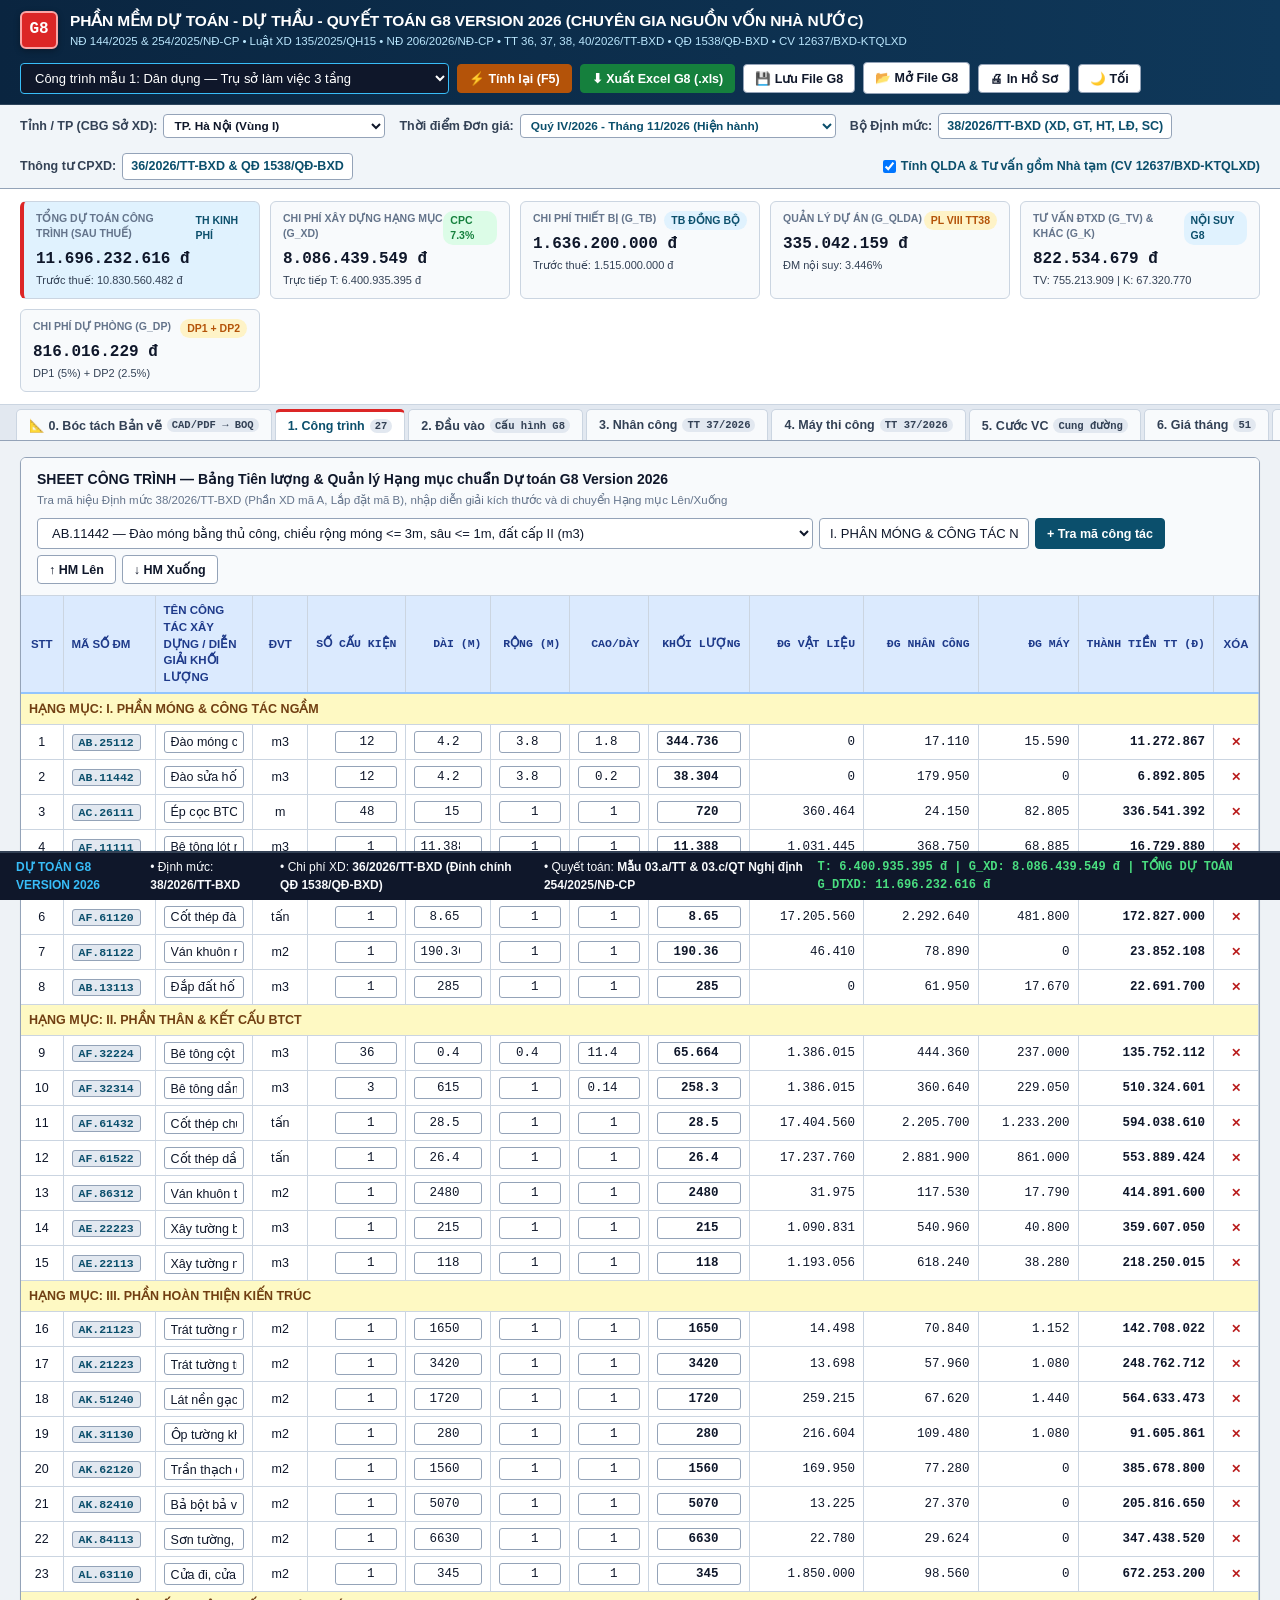
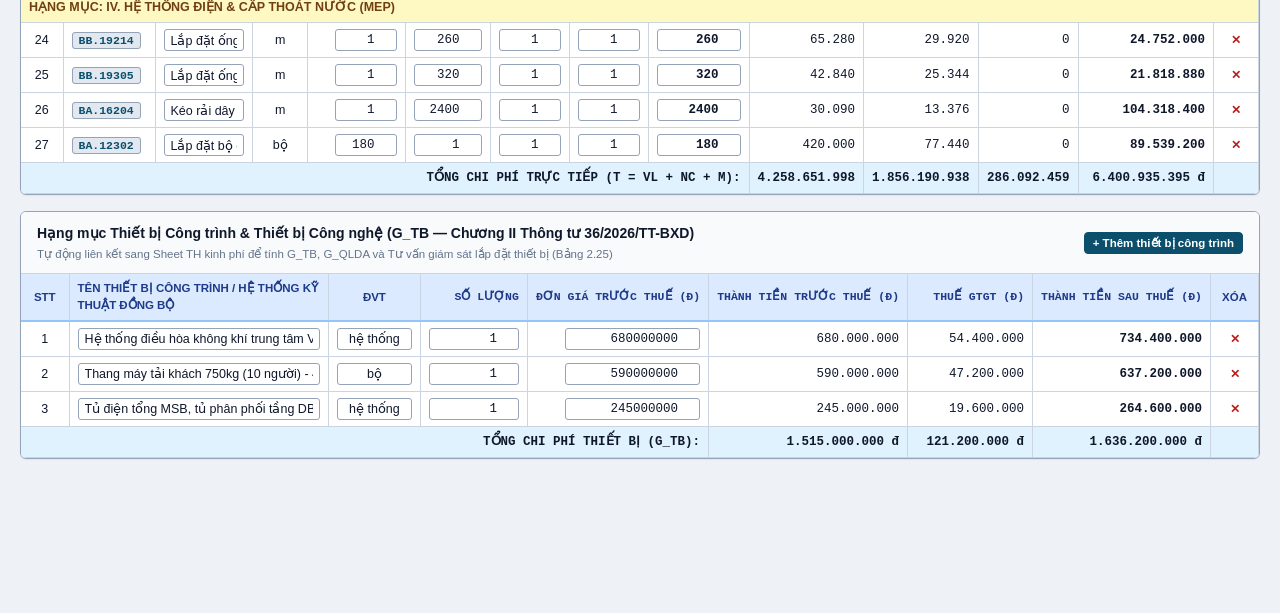
==== commit e393ca12: "Feat: Add Drawing-to-BOQ Takeoff Engine & Multi-Period/Province Price Database to Du Toan G8 2026" ====
--- a/index.html
+++ b/index.html
@@ -44,29 +44,42 @@
   <!-- G8 CONFIGURATION RIBBON BAR -->
   <div class="g8-ribbon">
     <div class="g8-ribbon-item">
-      <span class="g8-ribbon-label">Tỉnh / TP:</span>
-      <span class="g8-ribbon-badge">Định mức Bộ XD (Theo K1 Đ12 NĐ 144/2025/NĐ-CP)</span>
+      <span class="g8-ribbon-label">Tỉnh / TP (CBG Sở XD):</span>
+      <select id="selProvincePrice" class="form-control" style="height:24px; padding:1px 6px; font-size:0.74rem; font-weight:700;" onchange="applyPeriodAndProvincePrice()">
+        <option value="ha_noi">TP. Hà Nội (Vùng I)</option>
+        <option value="tphcm">TP. Hồ Chí Minh (Vùng I)</option>
+        <option value="hai_phong">TP. Hải Phòng (Vùng I)</option>
+        <option value="quang_ninh">Tỉnh Quảng Ninh (Vùng I)</option>
+        <option value="dong_nai">Tỉnh Đồng Nai (Vùng I)</option>
+        <option value="da_nang">TP. Đà Nẵng (Vùng II)</option>
+        <option value="bac_ninh">Tỉnh Bắc Ninh (Vùng II)</option>
+        <option value="can_tho">TP. Cần Thơ (Vùng II)</option>
+        <option value="nghe_an">Tỉnh Nghệ An (Vùng III)</option>
+        <option value="son_la">Tỉnh Sơn La — Miền núi (Vùng III)</option>
+      </select>
+    </div>
+    <div class="g8-ribbon-item">
+      <span class="g8-ribbon-label">Thời điểm Đơn giá:</span>
+      <select id="selPricePeriod" class="form-control" style="height:24px; padding:1px 6px; font-size:0.74rem; font-weight:700; color:var(--accent-primary);" onchange="applyPeriodAndProvincePrice()">
+        <option value="q4_2026" selected>Quý IV/2026 - Tháng 11/2026 (Hiện hành)</option>
+        <option value="q3_2026">Quý III/2026 (Thời điểm hiệu lực TT 36-37-38/2026)</option>
+        <option value="q1_2026">Quý I/2026 (Đầu năm Luật XD 135/2025/QH15)</option>
+        <option value="q3_2025">Quý III/2025 (Thời điểm NĐ 144 & 254/2025/NĐ-CP)</option>
+        <option value="q1_2025">Quý I/2025 (Đơn giá gốc đối chiếu bù giá)</option>
+      </select>
     </div>
     <div class="g8-ribbon-item">
       <span class="g8-ribbon-label">Bộ Định mức:</span>
-      <span class="g8-ribbon-badge">38/2026/TT-BXD (Phần XD, LĐ, KS, SC)</span>
+      <span class="g8-ribbon-badge">38/2026/TT-BXD (XD, GT, HT, LĐ, SC)</span>
     </div>
     <div class="g8-ribbon-item">
       <span class="g8-ribbon-label">Thông tư CPXD:</span>
       <span class="g8-ribbon-badge">36/2026/TT-BXD & QĐ 1538/QĐ-BXD</span>
     </div>
-    <div class="g8-ribbon-item">
-      <span class="g8-ribbon-label">Nhân công & Máy:</span>
-      <span class="g8-ribbon-badge">37/2026/TT-BXD</span>
-    </div>
-    <div class="g8-ribbon-item">
-      <span class="g8-ribbon-label">QLDA & Tư vấn:</span>
-      <span class="g8-ribbon-badge">PL VIII 38/2026/TT-BXD + CV 12637/BXD-KTQLXD</span>
-    </div>
     <div class="g8-ribbon-item" style="margin-left:auto;">
       <label style="display:inline-flex; align-items:center; gap:5px; font-weight:700; color:var(--accent-primary); cursor:pointer;" title="Theo cập nhật 20/08/2026 của Dự toán G8 hướng dẫn Công văn 12637/BXD-KTQLXD ngày 11/08/2026">
         <input type="checkbox" id="chkIncludeLtInQldaTv" checked onchange="toggleIncludeLtInQldaTv(this.checked)" />
-        Tính QLDA & Tư vấn bao gồm Chi phí nhà tạm (Tùy chọn CV 12637/BXD-KTQLXD)
+        Tính QLDA & Tư vấn gồm Nhà tạm (CV 12637/BXD-KTQLXD)
       </label>
     </div>
   </div>
@@ -125,6 +138,9 @@
 
   <!-- G8 SHEET TABS -->
   <nav class="nav-tabs" id="g8SheetTabs">
+    <button class="nav-tab" data-tab="tab-boc-tach-ban-ve" onclick="switchTab('tab-boc-tach-ban-ve')">
+      📐 0. Bóc tách Bản vẽ <span class="tab-badge">CAD/PDF → BOQ</span>
+    </button>
     <button class="nav-tab active" data-tab="tab-cong-trinh" onclick="switchTab('tab-cong-trinh')">
       1. Công trình <span class="tab-badge" id="badgeBoqCount">27</span>
     </button>
@@ -165,6 +181,137 @@
 
   <!-- WORKSPACE -->
   <main class="workspace">
+    <!-- SHEET 0: BÓC TÁCH BẢN VẼ TỰ ĐỘNG SANG TIÊN LƯỢNG G8 (CAD / PDF / THỐNG KÊ CẤU KIỆN) -->
+    <section id="tab-boc-tach-ban-ve" class="tab-panel">
+      <div class="legal-banner">
+        <strong>Module Bóc tách Bản vẽ Thiết kế sang Tiên lượng G8 (Drawing-to-BOQ Engine):</strong> Bạn có thể mở tệp Bản vẽ (<code>.pdf</code>, <code>.png</code>, <code>.jpg</code>) ngay tại khung bên trái để đối chiếu kích thước, nhập thông số Kết cấu Móng - Cột - Dầm - Sàn - Kiến trúc - Đường giao thông bên phải và bấm <strong>"⚡ Tự động Bóc tách Khối lượng Bản vẽ → Đẩy sang Sheet 1. Công trình"</strong>. Phần mềm sẽ tự động tính Đào đất có mở rộng đáy + taluy, Bê tông lót, Bê tông kết cấu, Ván khuôn, Cốt thép phân nhóm đường kính ($D \le 10, D \le 18, D > 18$), Xây tường trừ lỗ mở cửa, Hoàn thiện và Áo đường giao thông theo đúng <strong>Định mức 38/2026/TT-BXD</strong> và <strong>Đơn giá tại Thời điểm đang chọn</strong>!
+      </div>
+      <div class="grid-2">
+        <div class="card">
+          <div class="card-header">
+            <div>
+              <div class="card-title">1. Trình xem & Đối chiếu Bản vẽ Thiết kế (PDF / Ảnh Mặt bằng - Mặt cắt - Thống kê Thép)</div>
+              <div class="card-subtitle">Hỗ trợ nạp bản vẽ PDF hoặc ảnh chụp bản vẽ mặt bằng, mặt cắt kết cấu ngay trên trình duyệt</div>
+            </div>
+            <div>
+              <label class="btn btn-primary btn-sm" style="margin:0; cursor:pointer;">
+                📂 Chọn Tệp Bản Vẽ (PDF / Ảnh)
+                <input type="file" id="drawingFileInput" accept=".pdf,image/*" style="display:none;" onchange="previewDrawingFile(event)" />
+              </label>
+            </div>
+          </div>
+          <div class="card-body">
+            <div id="drawingPreviewBox" style="min-height:420px; border:2px dashed var(--border-strong); border-radius:6px; display:flex; align-items:center; justify-content:center; flex-direction:column; padding:16px; text-align:center; background:var(--bg-surface-alt);">
+              <div style="font-size:2.2rem; margin-bottom:8px;">📐</div>
+              <div style="font-weight:700; color:var(--text-primary); margin-bottom:6px;">Chưa chọn tệp Bản vẽ để hiển thị trực tiếp</div>
+              <div style="font-size:0.82rem; color:var(--text-secondary); max-width:460px;">
+                Bấm nút <strong>"📂 Chọn Tệp Bản Vẽ (PDF / Ảnh)"</strong> ở góc trên để mở bản vẽ thiết kế trên màn hình này, hoặc gửi trực tiếp tệp Bản vẽ (PDF / Ảnh / CAD) vào khung Chat với Chuyên gia G8 để được đọc bản vẽ tự động!
+              </div>
+            </div>
+          </div>
+        </div>
+
+        <div class="card">
+          <div class="card-header">
+            <div>
+              <div class="card-title">2. Thông số Cấu kiện đọc từ Bản vẽ → Tự động Sinh Tiên lượng G8</div>
+              <div class="card-subtitle">Tự động nội suy Đào đất (mở rộng đáy + taluy), BT lót, BT kết cấu, Ván khuôn, Cốt thép (D≤10, D≤18, D>18), Xây trát (trừ cửa) & Đường GT</div>
+            </div>
+          </div>
+          <div class="card-body">
+            <div style="font-weight:700; color:var(--accent-primary); margin-bottom:6px; font-size:0.8rem;">A. BẢN VẼ KẾT CẤU MÓNG & CÔNG TÁC ĐẤT</div>
+            <div class="grid-3">
+              <div class="form-group">
+                <label class="form-label">Số lượng đài/đơn móng (cái)</label>
+                <input type="number" id="dwFootingCount" class="form-control" value="14" />
+              </div>
+              <div class="form-group">
+                <label class="form-label">Chiều dài móng L_móng (m)</label>
+                <input type="number" step="0.1" id="dwFootingL" class="form-control" value="2.2" />
+              </div>
+              <div class="form-group">
+                <label class="form-label">Chiều rộng móng B_móng (m)</label>
+                <input type="number" step="0.1" id="dwFootingB" class="form-control" value="1.8" />
+              </div>
+            </div>
+            <div class="grid-3">
+              <div class="form-group">
+                <label class="form-label">Chiều cao đài móng H_móng (m)</label>
+                <input type="number" step="0.05" id="dwFootingH" class="form-control" value="0.65" />
+              </div>
+              <div class="form-group">
+                <label class="form-label">Chiều sâu đào hố móng (m)</label>
+                <input type="number" step="0.1" id="dwPitDepth" class="form-control" value="1.6" />
+              </div>
+              <div class="form-group">
+                <label class="form-label">Hàm lượng thép móng (kg/m³)</label>
+                <input type="number" step="5" id="dwSteelFooting" class="form-control" value="110" />
+              </div>
+            </div>
+
+            <div style="font-weight:700; color:var(--accent-primary); margin:8px 0 6px; font-size:0.8rem;">B. BẢN VẼ KẾT CẤU THÂN (CỘT - DẦM - SÀN) & KIẾN TRÚC</div>
+            <div class="grid-3">
+              <div class="form-group">
+                <label class="form-label">Số tầng công trình (tầng)</label>
+                <input type="number" id="dwFloors" class="form-control" value="3" />
+              </div>
+              <div class="form-group">
+                <label class="form-label">Diện tích 1 sàn xây dựng (m²)</label>
+                <input type="number" step="10" id="dwFloorArea" class="form-control" value="250" />
+              </div>
+              <div class="form-group">
+                <label class="form-label">Chiều cao tầng điển hình (m)</label>
+                <input type="number" step="0.1" id="dwFloorHeight" class="form-control" value="3.6" />
+              </div>
+            </div>
+            <div class="grid-3">
+              <div class="form-group">
+                <label class="form-label">Số cột BTCT trên 1 tầng (cột)</label>
+                <input type="number" id="dwColCount" class="form-control" value="14" />
+              </div>
+              <div class="form-group">
+                <label class="form-label">Tiết diện cột B×H (m × m)</label>
+                <div style="display:flex; gap:4px;">
+                  <input type="number" step="0.05" id="dwColB" class="form-control" value="0.30" title="B cột (m)" />
+                  <input type="number" step="0.05" id="dwColH" class="form-control" value="0.40" title="H cột (m)" />
+                </div>
+              </div>
+              <div class="form-group">
+                <label class="form-label">Chiều dày bản sàn BTCT (m)</label>
+                <input type="number" step="0.01" id="dwSlabThick" class="form-control" value="0.12" />
+              </div>
+            </div>
+            <div class="grid-3">
+              <div class="form-group">
+                <label class="form-label">Tổng chiều dài tường xây/tầng (m)</label>
+                <input type="number" step="5" id="dwWallLen" class="form-control" value="120" />
+              </div>
+              <div class="form-group">
+                <label class="form-label">Tỷ lệ diện tích lỗ mở cửa (%)</label>
+                <input type="number" step="1" id="dwDoorRatioPct" class="form-control" value="18" />
+              </div>
+              <div class="form-group">
+                <label class="form-label">Đường nội bộ & Cống D600 (m dài)</label>
+                <div style="display:flex; gap:4px;">
+                  <input type="number" step="10" id="dwRoadLen" class="form-control" value="60" title="Chiều dài đường BTN (m)" />
+                  <input type="number" step="10" id="dwCulvertLen" class="form-control" value="60" title="Chiều dài cống D600 (m)" />
+                </div>
+              </div>
+            </div>
+
+            <div style="display:flex; gap:8px; flex-wrap:wrap; margin-top:10px; padding-top:10px; border-top:1px solid var(--border-light);">
+              <button class="btn btn-primary" onclick="runDrawingTakeoffToBoq(true)">
+                ⚡ Tự động Bóc tách Khối lượng Bản vẽ → Thay thế Sheet 1. Công trình
+              </button>
+              <button class="btn btn-success" onclick="runDrawingTakeoffToBoq(false)">
+                ➕ Bóc tách & Nối thêm vào cuối Sheet 1. Công trình
+              </button>
+            </div>
+          </div>
+        </div>
+      </div>
+    </section>
+
     <!-- SHEET 1: CÔNG TRÌNH (BOQ + QUẢN LÝ HẠNG MỤC + THIẾT BỊ) -->
     <section id="tab-cong-trinh" class="tab-panel active">
       <div class="card">
